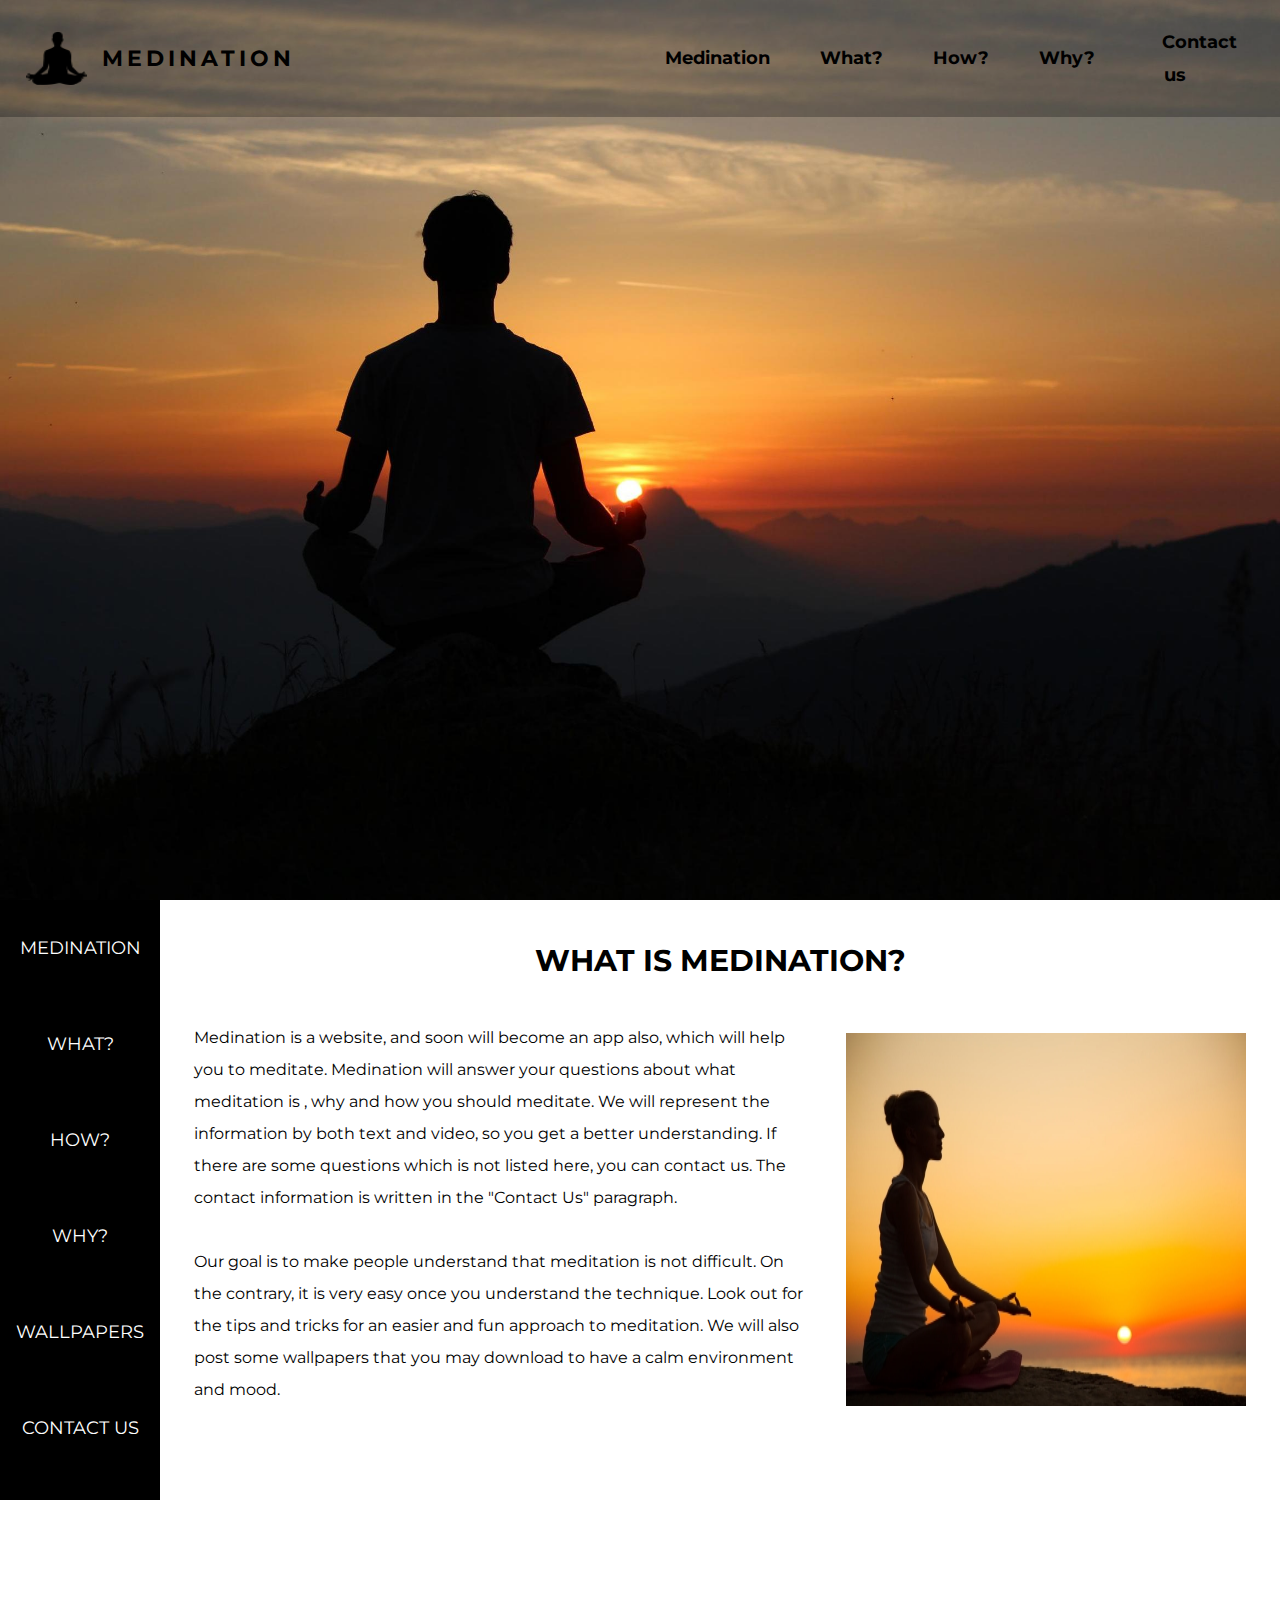
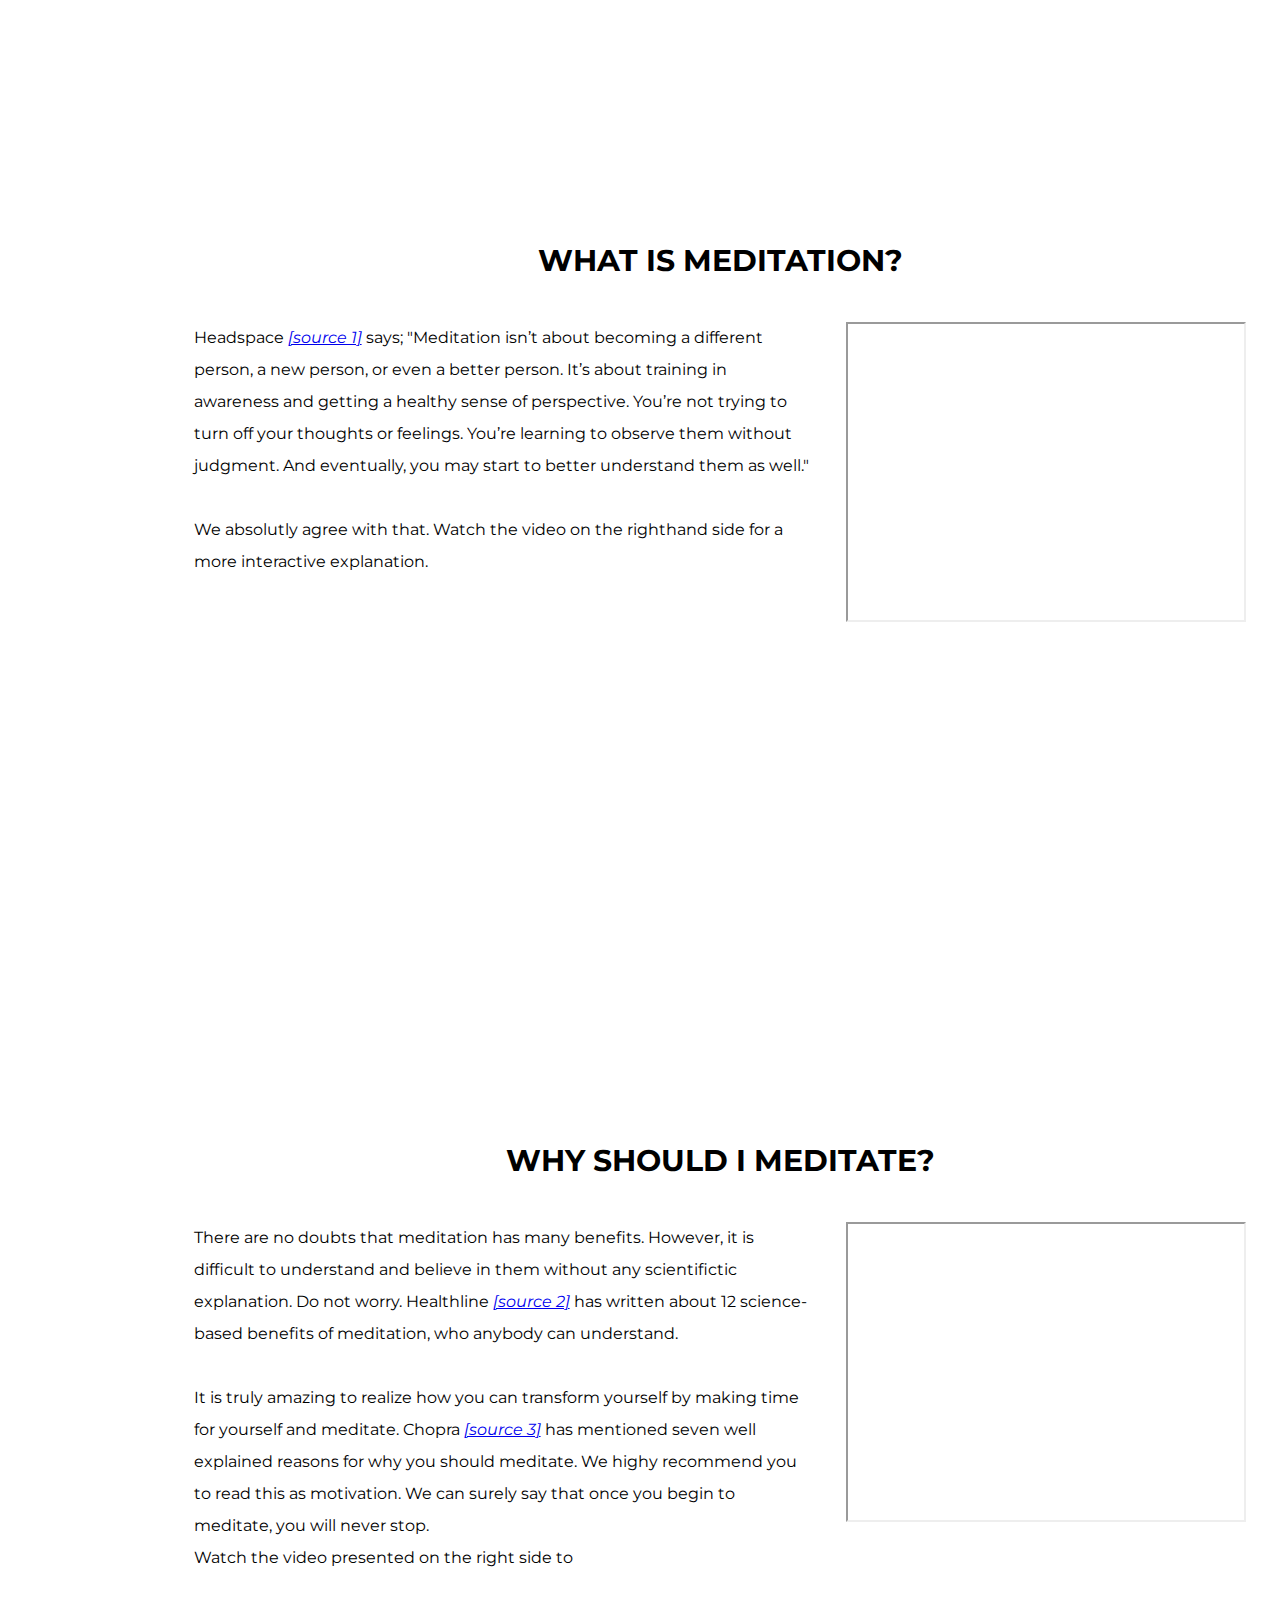
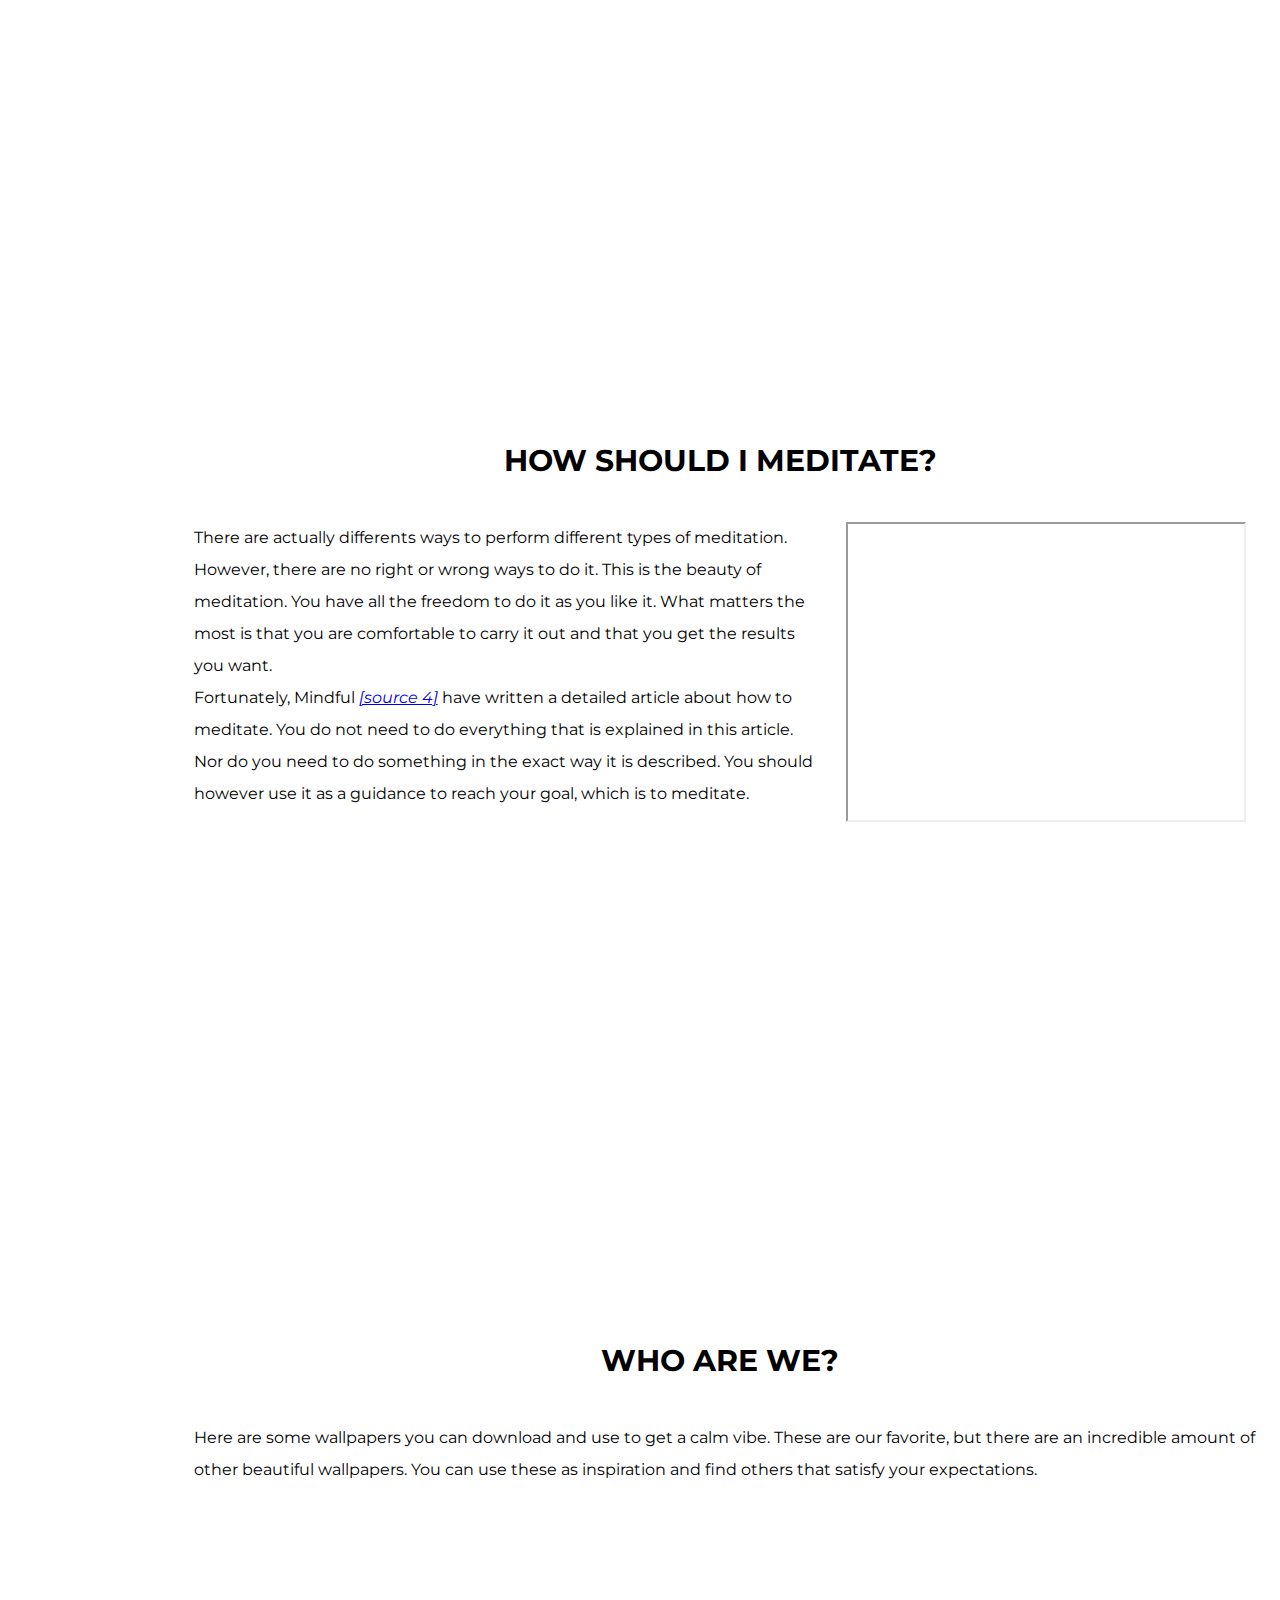
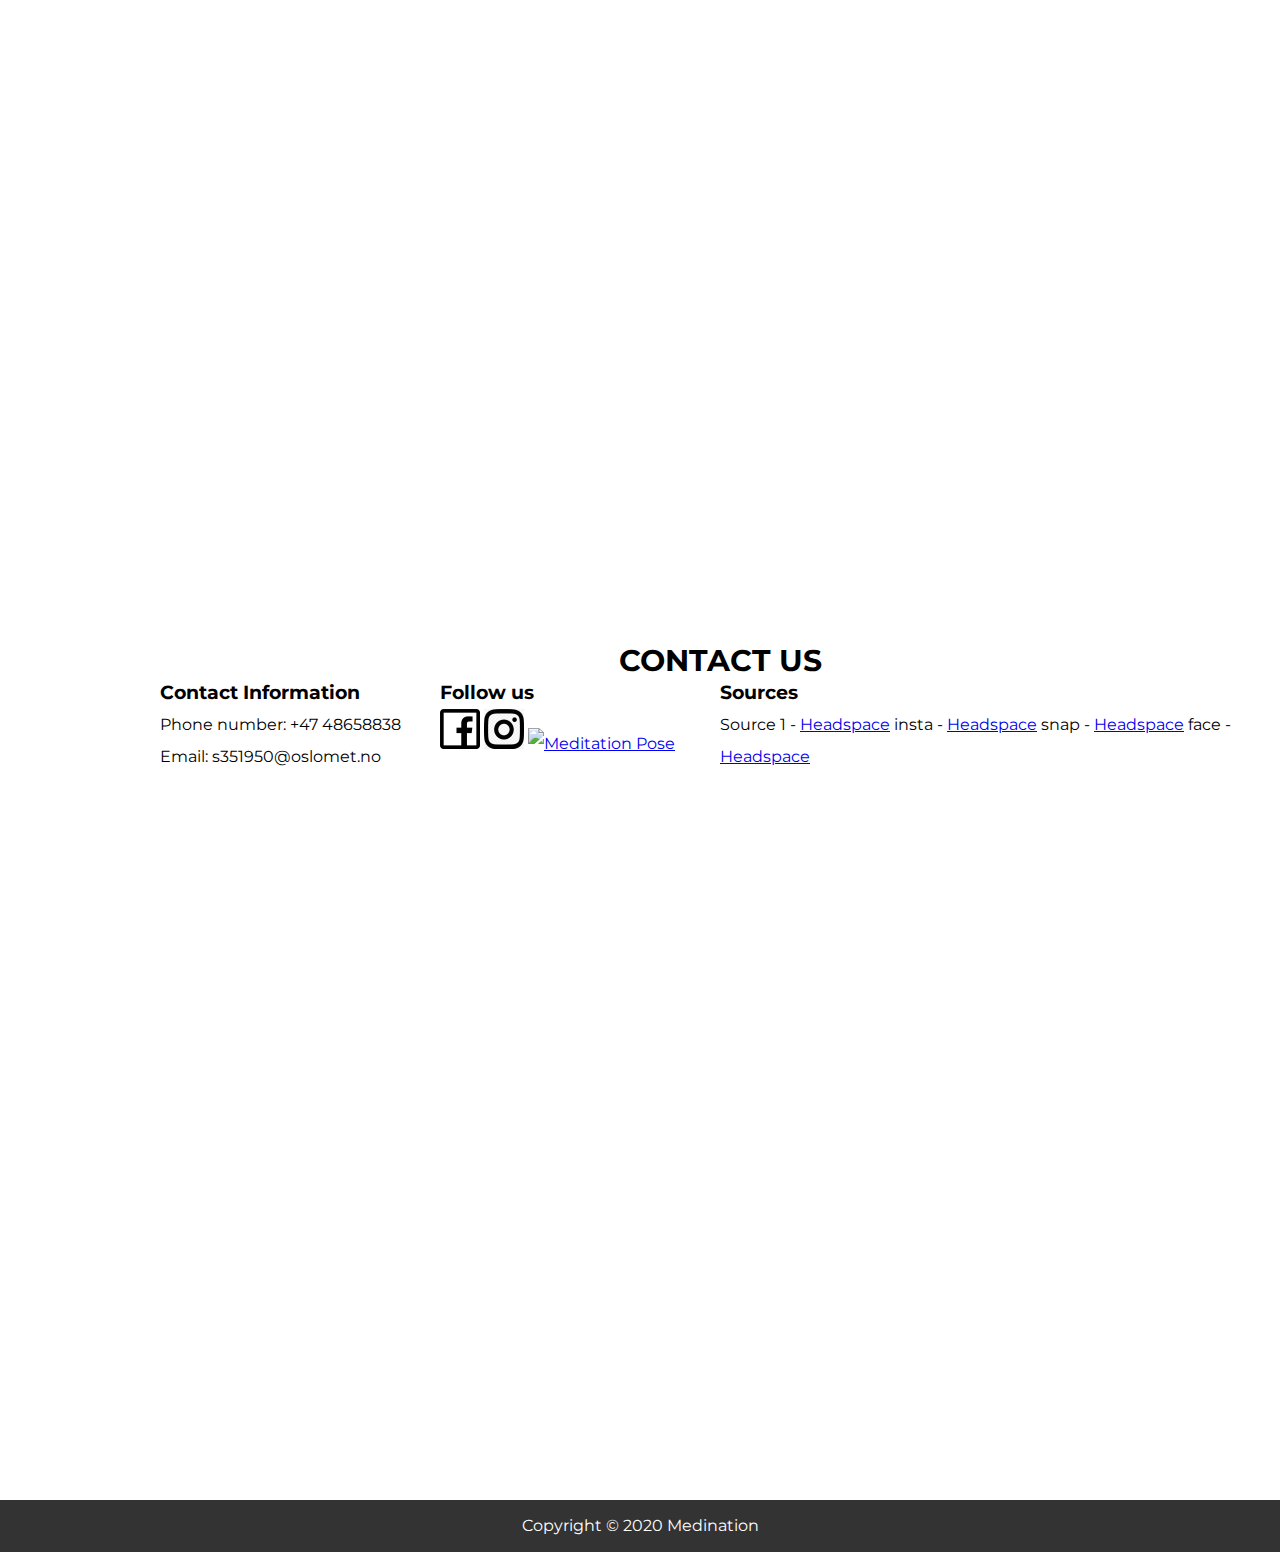
==== index.html @ 9d4f969c "new" ====
<!DOCTYPE html>
<html lang="en" dir="ltr">
  <head>
    <meta charset="utf-8">
<!--  <meta name="viewport" content="width=device-width, initial-scale" >
    <meta http-equiv="X-UA-Compatible" content="ie-edge"> -->
    <title> Medination </title>
    <meta name="author" content="Priti Singh">
    <meta name="description" content="Freaky Friday">
    <link rel="stylesheet" type="text/css" href="./style.css">
    <link href="https://fonts.googleapis.com/css2?family=Montserrat:wght@300;400&family=Raleway:wght@300;400&display=swap" rel="stylesheet">
    <link rel="icon" type="image/png" href="./images/favicon.png">
  </head>

  <body>

        <nav>
          <input id="nav-toggle" type="checkbox">

          <div class="logo">
          <img src="./images/logo1.png" alt="Medination Logo">
          <a href="#showcase"> Medination </a>
          </div>
    <!--      <div class="logo">
          <div class="logopic">
          <a href="#showcase"><img src="./images/logo1.png" alt="Medination Logo"></a>
          </div>
          <a href="#showcase" class="logotext"> Medination </a>
        </div> -->

    <!--      <a href="#showcase" class="logo2"> MN </a>-->

            <ul class="links">
              <li> <a href="#medination">Medination</a> </li>
              <li> <a href="#what">What?</a> </li>
              <li> <a href="#why">How?</a> </li>
              <li> <a href="#how">Why?</a> </li>
              <li> <a href="#contact">Contact us</a> </li>
            </ul>
            <label for="nav-toggle" class="icon-burger">
              <div class="line"></div>
              <div class="line"></div>
              <div class="line"></div>
            </label>
        </nav>


    <main>
        <section id="showcase" >

        </section>


<div class="container">
    <div class="side-nav">
  <!-- <ul class="side-links">
        <li> <a href="#what">What?</a> </li>
        <li> <a href="#why">How?</a> </li>
        <li> <a href="#how">Why?</a> </li>
        <li> <a href="#about">About us</a> </li>
      </ul>-->
      <a href="#medination">Medination</a>
      <a href="#what">What?</a>
      <a href="#why">How?</a>
      <a href="#how">Why?</a>
      <a href="#wallpaper">Wallpapers</a>
      <a href="#contact">Contact us</a>
    </div>


    <div class="content">
            <section id="medination" class="paragraph">
                <h1>What is Medination?</h1>
                   <div class ="paragraphtext">
                      <div class="text">
                            <p> Medination is a website, and soon will become an app also, which will help you to meditate.
                            Medination will answer your questions about what meditation is , why and how you should meditate.
                            We will represent the information by both text and video, so you get a better understanding.
                            If there are some questions which is not listed here, you can contact us. The contact information
                            is written in the "Contact Us" paragraph. </p>
                            <br>
                            <p> Our goal is to make people understand that meditation is not difficult. On the contrary, it
                            is very easy once you understand the technique. Look out for the tips and tricks for an easier
                            and fun approach to meditation. We will also post some wallpapers that you may download to have
                            a calm environment and mood.
                            </p>
                      </div>
                            <img src="./images/meditation.jpg" alt="Meditation Pose">
                    </div>
            </section>



            <section id="what" class="paragraph">
                <h1>What is meditation?</h1>
                   <div class ="paragraphtext">
                      <div class="text">
                          <p> Headspace <em> <a href="https://www.headspace.com/meditation-101/what-is-meditation">
                            [source 1]</a></em> says;
                            "Meditation isn’t about becoming a different person, a new person, or even a better
                            person. It’s about training in awareness and getting a healthy sense of perspective.
                            You’re not trying to turn off your thoughts or feelings. You’re learning to observe them
                            without judgment. And eventually, you may start to better understand them as well." </p>
                            <br>
                            <p> We absolutly agree with that. Watch the video on the righthand side for a more interactive
                            explanation.
                          </p>
                      </div>
                      <div class="video">
                        <iframe src="https://www.youtube.com/embed/tgbNymZ7vqY"></iframe>
                      </div>
                  </div>
            </section>



            <section id="why" class="paragraph">
                <h1>Why should I meditate?</h1>
                <div class ="paragraphtext">
                 <div class="text">
                     <p> There are no doubts that meditation has many benefits. However, it is difficult to understand and
                       believe in them without any scientifictic explanation. Do not worry. Healthline
                       <em> <a href="https://www.healthline.com/nutrition/12-benefits-of-meditation"> [source 2]</a></em>
                       has written about 12 science-based benefits of meditation, who anybody can understand. </p>
                       <br>
                       <p> It is truly amazing to realize how you can transform yourself by making time for yourself and
                         meditate. Chopra <em> <a href="https://chopra.com/articles/why-meditate"> [source 3]</a></em> has
                         mentioned seven well explained reasons for why you should meditate. We highy recommend you to read
                         this as motivation. We can surely say that once you begin to meditate, you will never stop. </p>
                        <p> Watch the video presented on the right side to
                         <br>
                 </div>
                 <div class="video">
                   <iframe src="https://www.youtube.com/watch?v=s7iC_YE2YKU&list=RDSapKgQPs7nU&index=3"></iframe>
                 </div>


               </div>


            </section>



            <section id="how" class="paragraph">
                <h1>How should I meditate?</h1>
                <div class ="paragraphtext">
                 <div class="text">
                     <p> There are actually differents ways to perform different types of meditation. However, there are
                       no right or wrong ways to do it. This is the beauty of meditation. You have all the freedom to
                       do it as you like it. What matters the most is that you are comfortable to carry it out and
                       that you get the results you want.
                    </p>
                    <p> Fortunately, Mindful <em> <a href="https://chopra.com/articles/why-meditate"> [source 4]</a></em>
                      have written a detailed article about how to meditate. You do not need to do everything that is
                      explained in this article. Nor do you need to do something in the exact way it is described.
                      You should however use it as a guidance to reach your goal, which is to meditate.
                 </div>
                 <div class="video">
                   <iframe src="https://www.youtube.com/watch?v=wirV265ZYSw"></iframe>
                 </div>
               </div>
            </section>



            <section id="about" class="paragraph">
                <h1>Who are we?</h1>
       <div class ="paragraphtext">
          <div class="text">
              <p> Here are some wallpapers you can download and use to get a calm vibe. These are our favorite,
                  but there are an incredible amount of other beautiful wallpapers. You can use these
                  as inspiration and find others that satisfy your expectations.
              </p>
          </div>
          <div class="images ">


          </div>
          </div>
        </section>

          <section id="contact" class="paragraph">
              <h1>Contact us</h1>
     <div class ="paragraphtext">
        <div class="firstbox">
            <h3>Contact Information</h3>
            <p> Phone number: +47 48658838
                Email: s351950@oslomet.no
            </p>
        </div>
        <div class="secondbox">
            <h3>Follow us</h3>
            <a href="https://www.facebook.com/profile.php?id=100010446433008"><img src="./images/facebook.png" alt="Meditation Pose"></a>
            <a href="https://www.instagram.com/priitiisingh/"><img src="./images/instagram.jpg" alt="Meditation Pose"></a>
            <a href="https://l.facebook.com/l.php?u=https%3A%2F%2Fwww.snapchat.com%2Fadd%2Fpriti528%3Ffbclid%3DIwAR35gfMFgSynZg6_MGxlMmTXUFXuG414biHts8MWRQibTM97e1IX6-BCC1w&h=AT3NlMhV_rgWV1WAI_lbBh6EtmWyCg2OcXNKS2hrpemBw5ZR3CW7j71qg7FO0oX75gIGK3mJI0Qxe-fuIV31wYk15ir62l4bHKxLOqRmteLA_CyRhg37M5gIHyhRN6bNjOfSdg"><img src="./images/snaaap.png" alt="Meditation Pose"></a>
        </div>

        <div class="thirdbox">
            <h3>Sources</h3>
            Source 1 - <a href="https://image.shutterstock.com/image-vector/vector-illustration-sign-man-woman-600w-374675644.jpg">Headspace</a>
            insta - <a href="https://img.favpng.com/11/18/23/instagram-logo-computer-icons-png-favpng-3q0ij4EWL99aZ8Y7xH6RzvniV.jpg">Headspace</a>
            snap - <a href="https://icon-library.net/images/snapchat-logo-icon/snapchat-logo-icon-14.jpg">Headspace</a>
            face - <a href="https://toppng.com/facebook-logo-transparent-black-and-white-PNG-free-PNG-Images_80004">Headspace</a>


        </div>

        </div>
      </section>
      </div>
    </div>
    </main>

    <footer>
          <p> Copyright © 2020 Medination </p>
    </footer>

  </body>
</html>
---- style.css ----
* {
  margin:0;
  padding: 0;
  box-sizing: border-box;
}

html{
  scroll-behavior: smooth;
}

/*BODY*/
body {
  font-family: 'Montserrat', sans-serif;
  font-size: 16px;
  line-height: 2em;
  background: #fff;
}

nav{
  width: 100%;
  background: #0004;
  display: inline-flex;
  position: absolute;
  padding: 2% 2%;
  /*z-index: 10;
  left: 0;
  right: 0;
  top: 0;*/
  max-height: 20%;
}

nav .logo2{
  display: none;
}

nav .logo img {
  /*display: inline;*/
  width: 10%;
  height: 80%;

}

nav .logo {
  /*display: inline;
    width: 30%;*/
  display: inline-flex;
  flex: 1;
  /*height: 60px;*/
  color: black;
  font-size: 20px;
  font-weight: bold;
  letter-spacing: 4px;
  text-transform: uppercase;
  text-align: center;
  align-items: center; /*vertical alignment*/
  /*padding: 0 5%;
  max-height: 60px;
  align-items: center;
  padding-bottom: -2%;*/
}

nav .logo a {
  font-size: 22px;
  padding: 5px;
}

nav .links {
  /*background-color: purple;*/
  display: inline-flex;
  float: right;
  flex: 1;
  /*padding: 0;
  margin: 0;*/
  /*height: 100%;*/
  text-align: center;
  align-items: center; /*vertical alignment*/
}

nav .links li {
/*  background-color: pink;*/
  display: inline-block;
  list-style: none;
  /*padding: 3% 5%;*/
}

nav a{
  /*background-color: blue;*/
  color: black;
  font-size: 18px;
  /*line-height: 3em;*/
  font-weight: bold;
  transition: all ease 0.5s;
  text-decoration: none;
  padding: 15px;
  margin: 10px;
  /*  transition-timing-function: ease;*/
  /*padding: 0 2%;*/
  }

/*a {
  /*line-height: 3em;
  /*background-color: green;
  text-decoration: none;
  transition: all ease 0.5s;
  /*transition-timing-function: ease-in-out;
  /*padding: 2.5% 5%;
  padding: 20px;
}*/

nav a:visited {
  color: black;
}

nav a:hover{
	text-decoration: underline;
  background-color: #cc5200;
}

#nav-toggle {
  position: absolute;
  top: -100px;
}

nav .icon-burger {
  display: none;
  position: absolute;
  right: 5%;
  top: 50%;
  transform: translateY(-50%);
}

nav .icon-burger .line {
  width: 30px;
  height: 5px;
  background-color: #fff;
  margin: 5px;
  border-radius: 3px;
  transition: all 3s ease-in-out;
}

#showcase {
  /*display: flex;
  margin: auto;
  padding-top: 10px;*/
  width: 100%;
  height: 100vh;
  overflow: hidden;
  background-image: url('./images/front5.jpg');
  background-size: cover;
  background-repeat: no-repeat;
  background-position: center center;
  background-attachment: fixed;
  /*justify-content: center; /*horizontal alignment*/
  /*align-items: center; /*vertical alignment*/
}

.container{
display: flex;
}

.side-nav {
position: sticky;
display: flex;
flex-direction: column;
flex: 1;
height: 600px;
z-index: 1;
top: 0;
right: 0;
background-color: #000;
overflow-x: hidden;
text-align: center;
justify-content: space-around;
padding-bottom: 2%;

}

.side-nav a {
position: sticky;
color: #fff;
text-decoration: none;
font-size: 18px;
text-transform: uppercase;
transition: all ease 0.5s;
list-style: none;
padding: 20% 0;
}

.side-nav a:hover{
text-decoration: underline;
background-color: #cc5200
}

.content {
display: block;
flex: 7;
}

.paragraph{
height: 100vh;
display: block;
}

#medination img {
  flex: 0.5;
  padding: 5% 3% 3% 3%;
}

h1 {
text-transform: uppercase;
text-align: center;
font-size: 30px;
margin: 0;
padding-top: 4%;
}

.paragraphtext{
  display: flex;
}

.text{
  flex: 2;
  padding: 4% 0 3% 3%;
}

.video{
  flex: 1;
  padding: 4% 3% 3% 3%;
}

.video iframe{
 width:400px;
 height:300px;
}

em {
  font-style: italic;


}

/*#what{
background-color: green;
}
#why{
background-color: pink;
}
#how{
background-color: blue;
}
#about{
background-color: purple;
}
#contact{
background-color: turquoise;
}*/

.firstbox{
  flex: 1;
}

.secondbox{
  flex: 1;
}

.thirdbox{
  flex: 2;
}

footer {
  background: #333;
  color: #fff;
  text-align: center;
  padding: 10px;
}


/*MOBIL DESIGN*/
@media screen and (max-width: 600px){

  nav .logo2{
    display:none;
  }
  nav .logo1 {
      float: none;
      width: auto;
      justify-content: center;
        font-size: 14px;

  }
  nav .links {
      float: right;
      position: fixed;
      z-index: 9;
      left: 0;
      right: 0;
      top: 10%;
      bottom: 100%;
      width: auto;
      height: auto;
      flex-direction: column;
      justify content: space evenly;
      background-color: rgba(0,0,0,8);
      opacity: 0.75;
      overflow: hidden;
      transition: all .5s ease-in-out;

  }
  nav .links a {
      font-size: 20px;
      }

  nav :checked ~ .links {
     bottom: 0;
  }

  nav .icon-burger {
      display: block;
  }

  nav :checked ~ .icon-burger .line:nth-child(1){
      transform: translateY(10px) rotate(225deg);
  }

  nav :checked ~ .icon-burger .line:nth-child(3){
    transform: translateY(-10px) rotate(-225deg);
  }

  nav :checked ~ .icon-burger .line:nth-child(2){
      opacity: 0;
  }

  #showcase {
    display: flex;
    margin: auto;
    padding-top: 10px;
    width: 100%;
    height: 100vh;
    background-image: url('../images/ethiopia-cover.jpg');
    background-size: cover;
    background-repeat: no-repeat;
    background-position: center center;
    background-attachment: fixed;
    justify-content: center; /*horizontal alignment*/
    align-items: center; /*vertical alignment*/
  }

  .logopic img {
    display: flex;
    width: 50%;
    height: 50%;
    margin-left: 25%;
    align-self: center;
    align-items: center; /*vertical alignment*/
    align-content: center;
    }

  .paragraph {
    display: block;
    align-content: center;
  }

  .left-box {
      padding-top: 80px;
      width: 20%;
      float: inherit;

  }
  .right-box {
      margin-left: 5%;
      width: 80%;
      float: inherit;
  }

  .website-images img {
      display: inline-flex;
      width: 45%;
      height: 45%;
      padding-top: 5%;
  }

  .us{
  display: flex;
    width: 95%;
    text-align: center;
  }

  .manroop{
    width: 45%;
  }

  .manjpg {
    border: 5px solid orange ;
  }

  .priti{
    width: 45%;
  }

  .prijpg{
    border: 5px solid orange ;
  }






@media screen and (max-width: 460px){

nav .logo1{
  display:none;
}

nav .logo2 {

  color: #fff;
  font-size: 25px;
  font-weight: bold;
  display: flex;
  float: left;
  width: 50%;
  height: 60px;
  max-height: 60px;
  letter-spacing: 2px;
  text-transform: uppercase;
  word-spacing: 2px;
  margin-left: 40%
  }

.left-box {
    padding-top: 80px;
    max-width: 10%;
    float: inherit;

}
.right-box {
    margin-left: 5%;
    max-width: 90%;
    float: inherit;
}

.website-images img {
    display: inline-flex;
    width: 25%;
    height: 25%;
    padding-top: 5%;
}

.us{
/*  background-color: purple;*/
  display: inline-flex;
  width: 80%;
  text-align: center;
}

.manroop{
  width: 20%;
  /*background-color: red;*/
}

.manjpg {
  border: 5px solid orange ;
}

.manroop a{
  letter-spacing: 5px;
}

.priti{
  width: 20%;
  /*background-color: blue;*/
}

.prijpg{
  border: 5px solid orange ;
}
.priti a{
  letter-spacing: 5px;
}
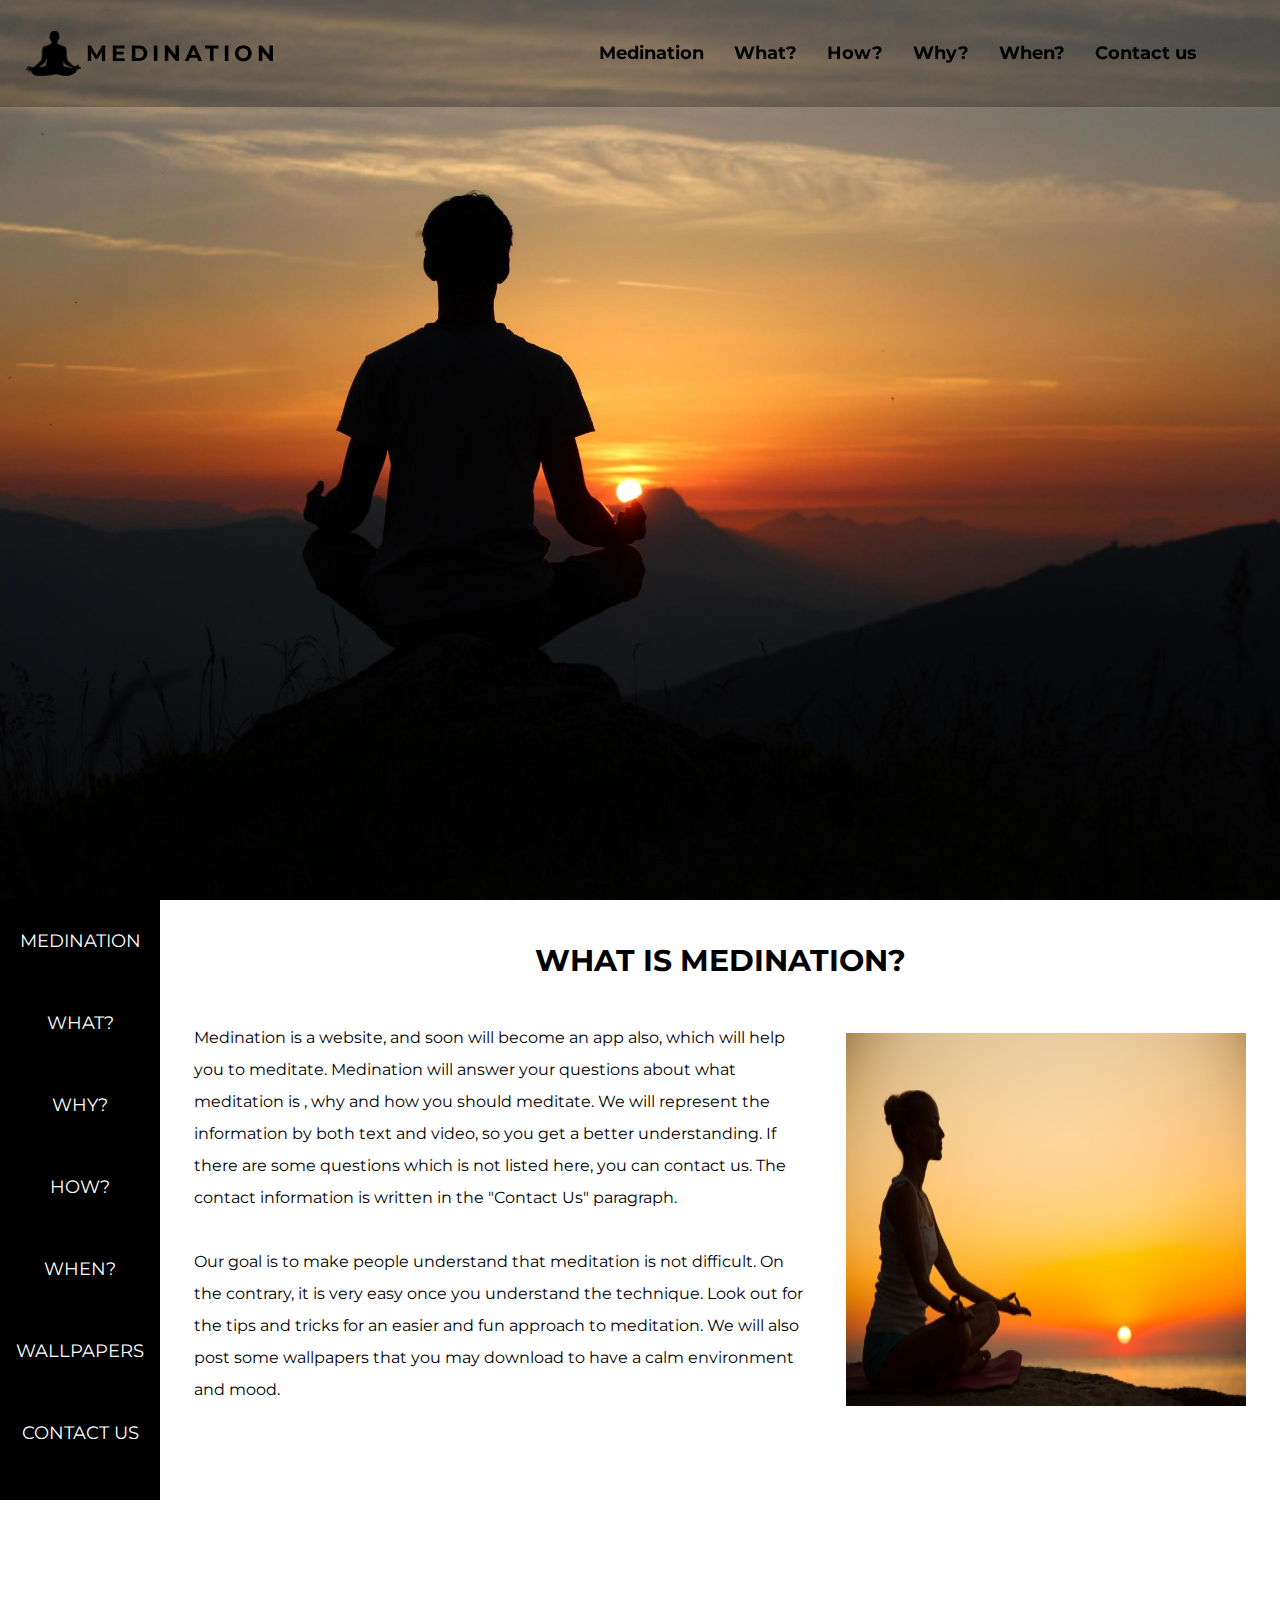
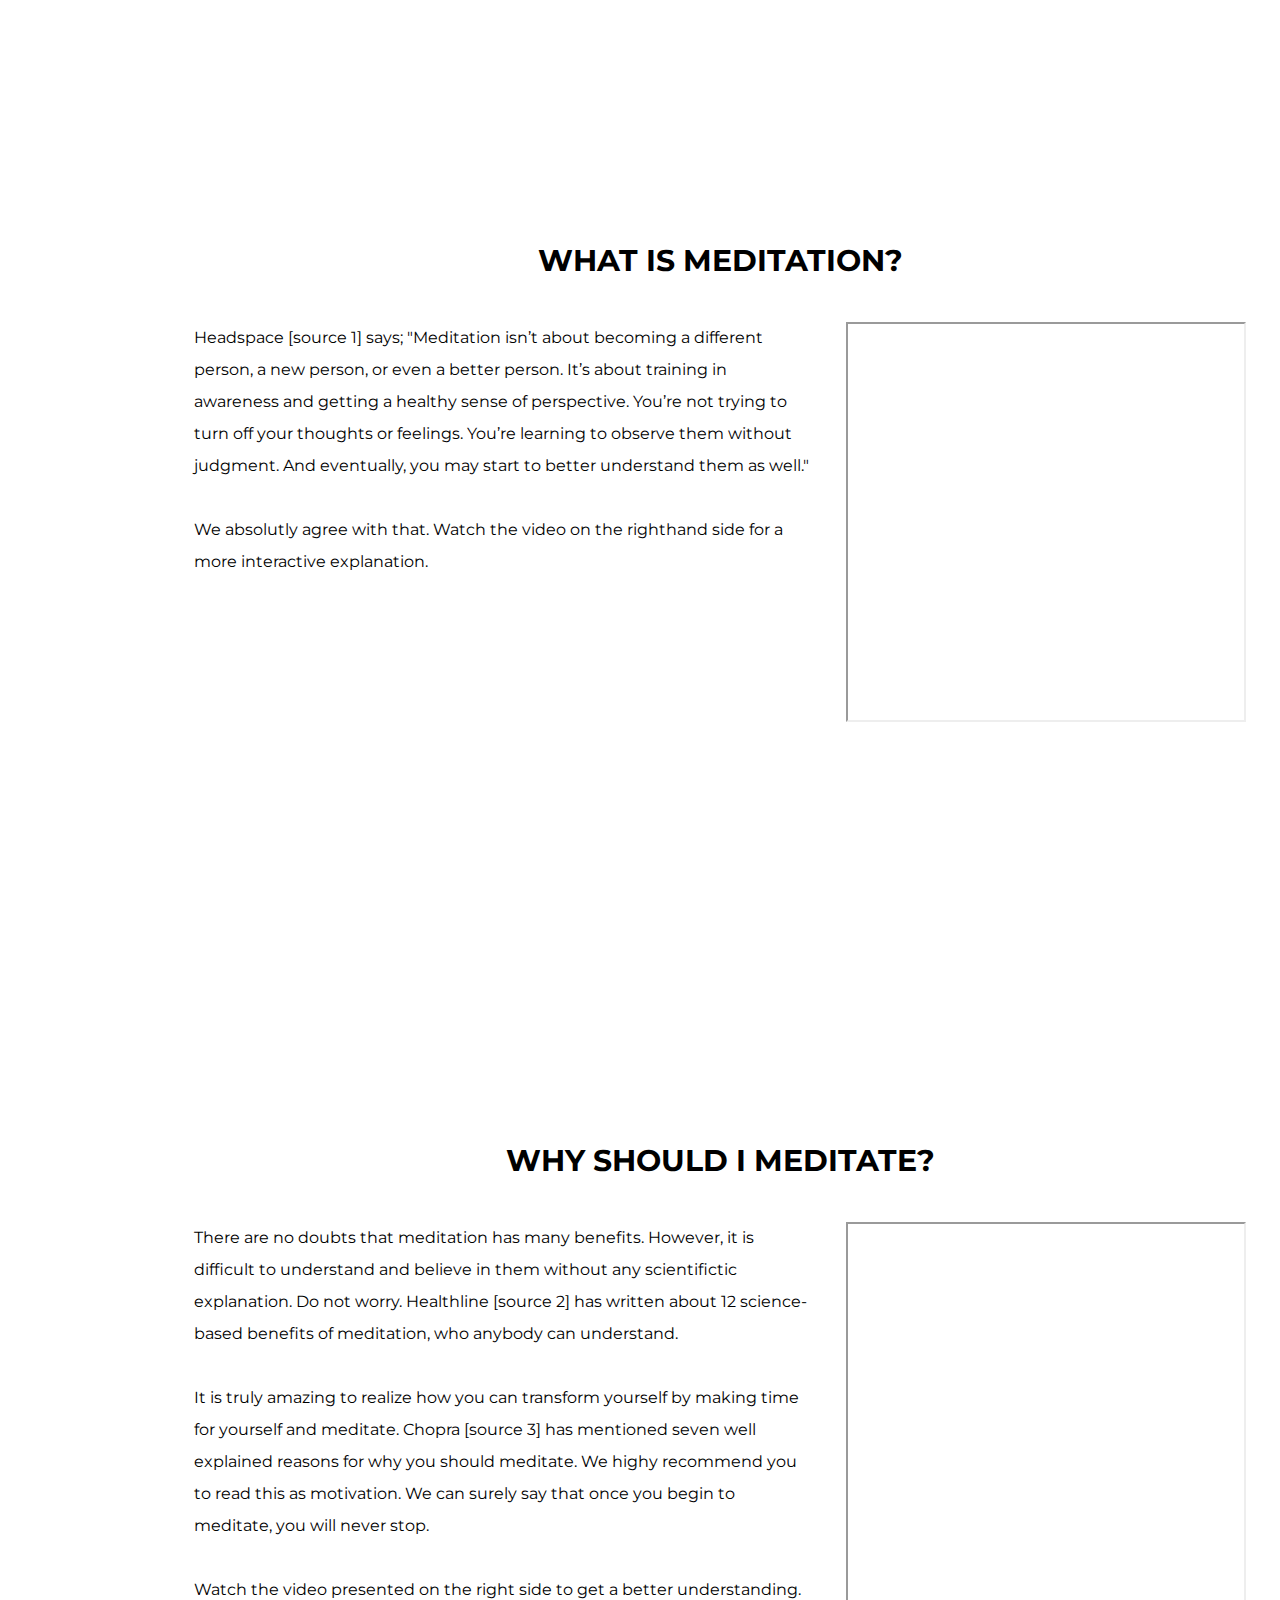
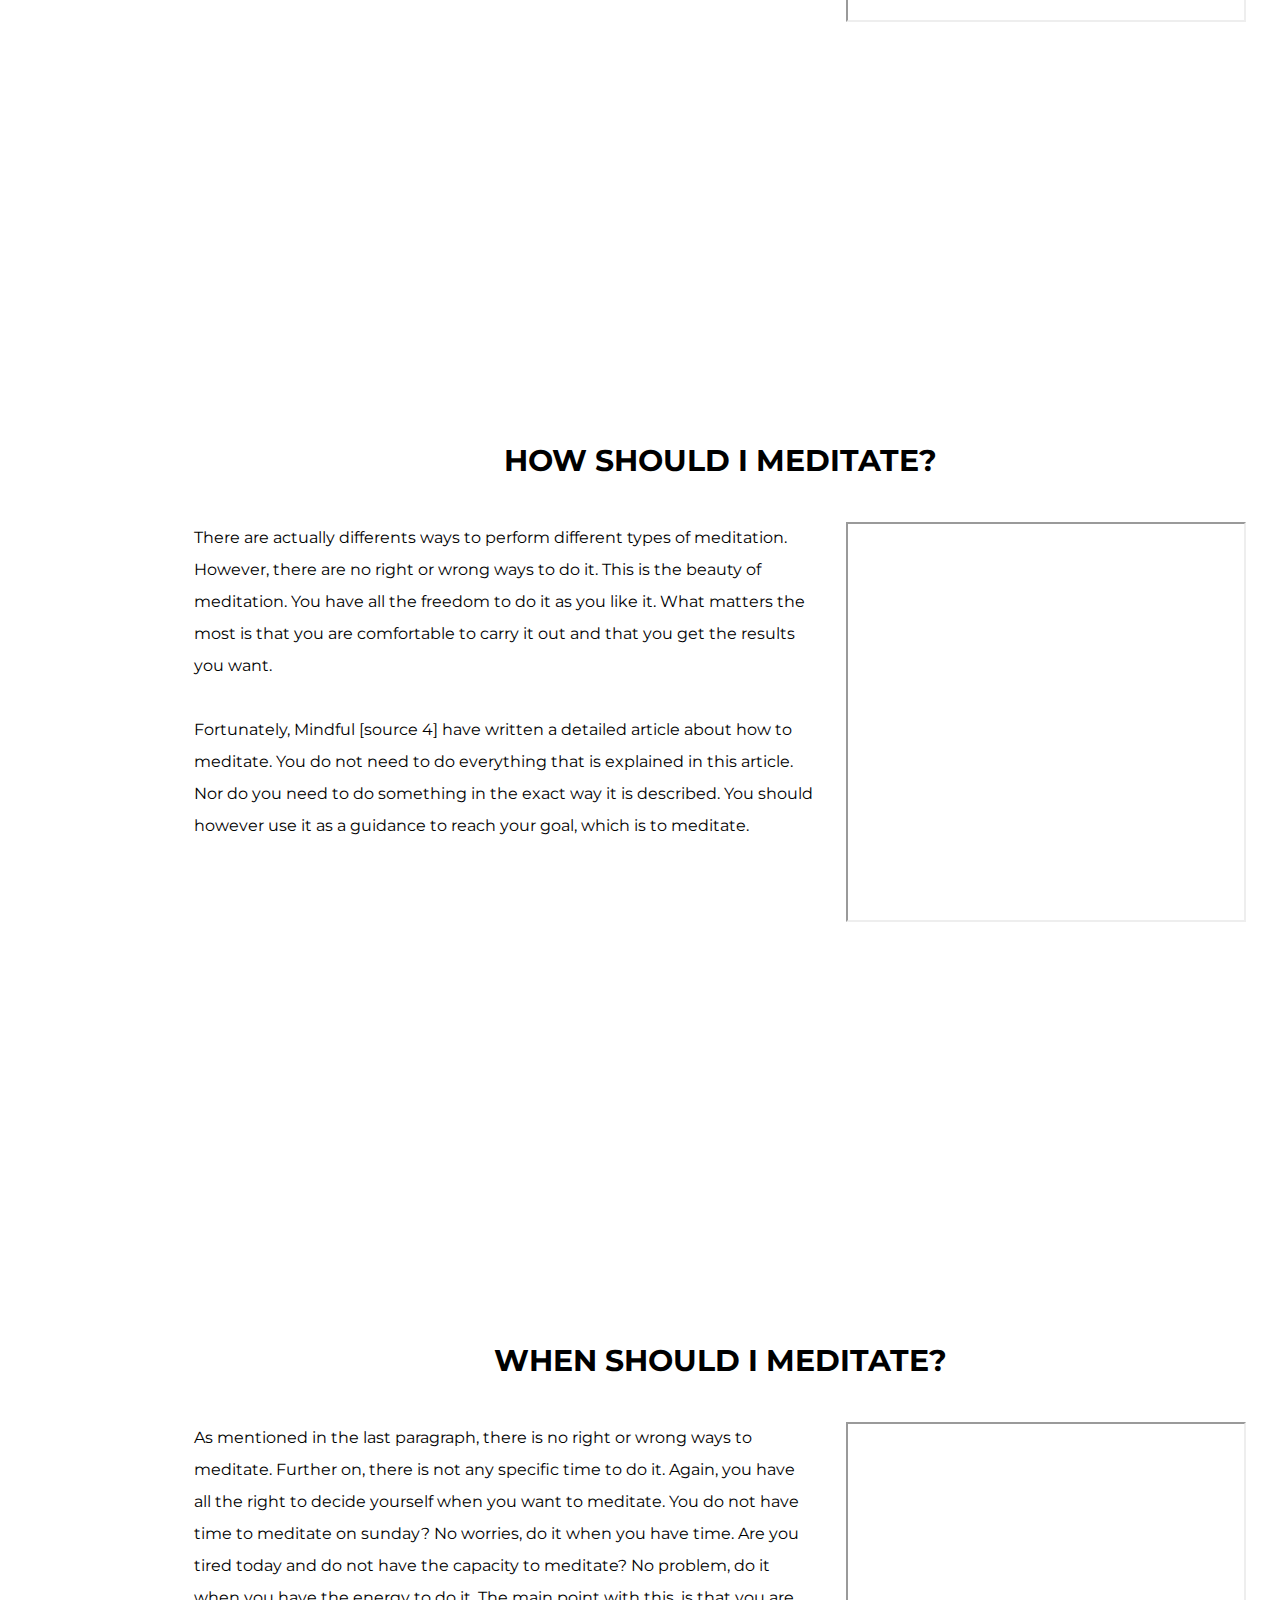
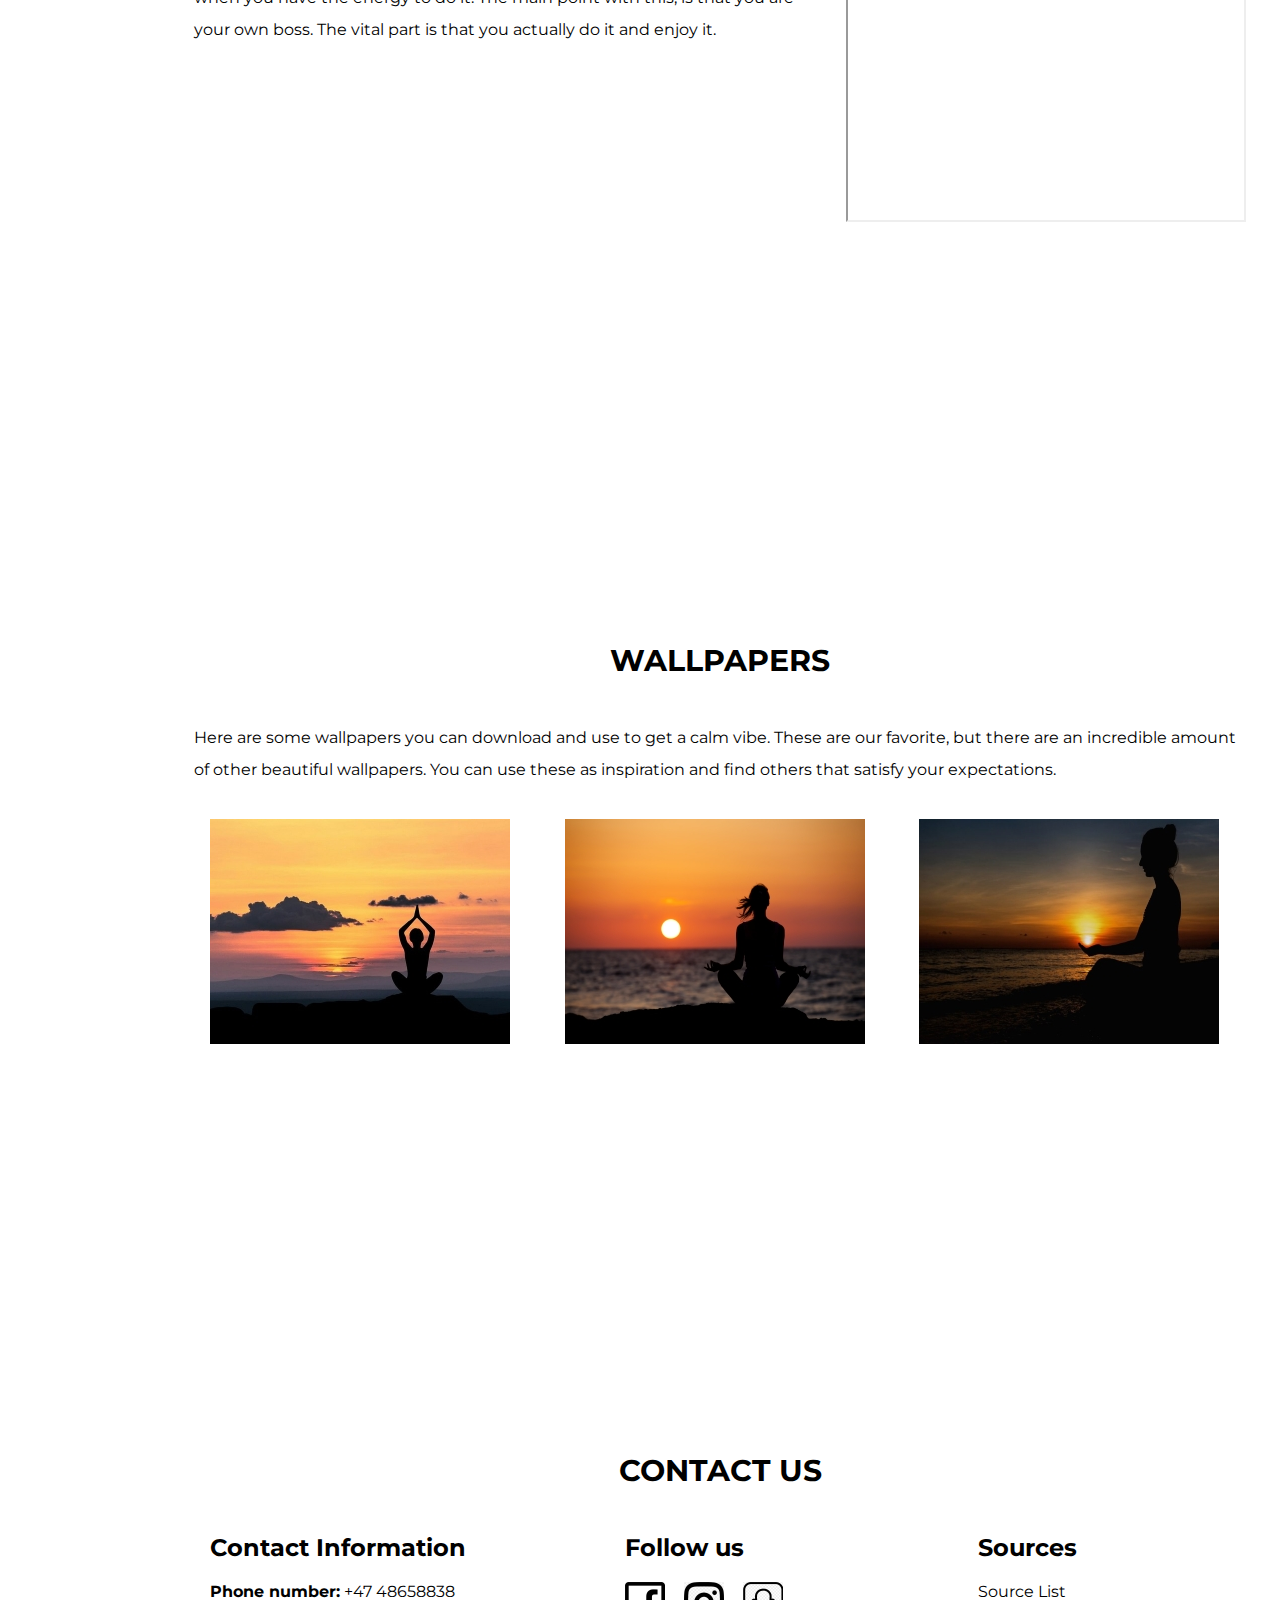
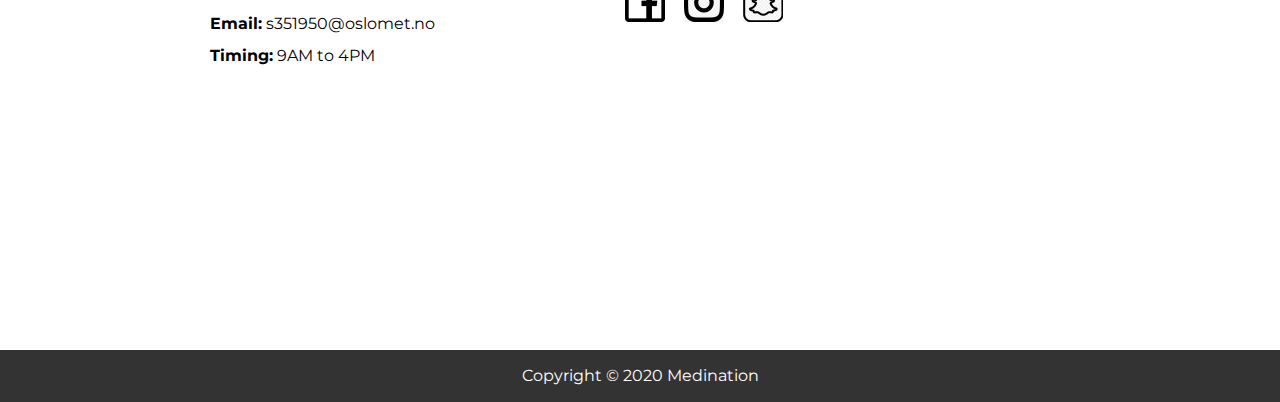
==== commit 8dd04713: "final" ====
--- a/index.html
+++ b/index.html
@@ -2,8 +2,7 @@
 <html lang="en" dir="ltr">
   <head>
     <meta charset="utf-8">
-<!--  <meta name="viewport" content="width=device-width, initial-scale" >
-    <meta http-equiv="X-UA-Compatible" content="ie-edge"> -->
+    <meta name="viewport" content="width=device-width, initial-scale=1.0">
     <title> Medination </title>
     <meta name="author" content="Priti Singh">
     <meta name="description" content="Freaky Friday">
@@ -18,23 +17,16 @@
           <input id="nav-toggle" type="checkbox">
 
           <div class="logo">
-          <img src="./images/logo1.png" alt="Medination Logo">
+          <img src="./images/logo.png" alt="Medination Logo">
           <a href="#showcase"> Medination </a>
           </div>
-    <!--      <div class="logo">
-          <div class="logopic">
-          <a href="#showcase"><img src="./images/logo1.png" alt="Medination Logo"></a>
-          </div>
-          <a href="#showcase" class="logotext"> Medination </a>
-        </div> -->
-
-    <!--      <a href="#showcase" class="logo2"> MN </a>-->
 
             <ul class="links">
               <li> <a href="#medination">Medination</a> </li>
               <li> <a href="#what">What?</a> </li>
               <li> <a href="#why">How?</a> </li>
               <li> <a href="#how">Why?</a> </li>
+              <li> <a href="#when">When?</a> </li>
               <li> <a href="#contact">Contact us</a> </li>
             </ul>
             <label for="nav-toggle" class="icon-burger">
@@ -53,17 +45,12 @@
 
 <div class="container">
     <div class="side-nav">
-  <!-- <ul class="side-links">
-        <li> <a href="#what">What?</a> </li>
-        <li> <a href="#why">How?</a> </li>
-        <li> <a href="#how">Why?</a> </li>
-        <li> <a href="#about">About us</a> </li>
-      </ul>-->
       <a href="#medination">Medination</a>
       <a href="#what">What?</a>
-      <a href="#why">How?</a>
-      <a href="#how">Why?</a>
-      <a href="#wallpaper">Wallpapers</a>
+      <a href="#why">Why?</a>
+      <a href="#how">How?</a>
+      <a href="#when">When?</a>
+      <a href="#wallpapers">Wallpapers</a>
       <a href="#contact">Contact us</a>
     </div>
 
@@ -107,7 +94,7 @@
                           </p>
                       </div>
                       <div class="video">
-                        <iframe src="https://www.youtube.com/embed/tgbNymZ7vqY"></iframe>
+                            <iframe src="https://www.youtube.com/embed/uGwNxi2uQ2Y"></iframe>
                       </div>
                   </div>
             </section>
@@ -127,17 +114,13 @@
                          meditate. Chopra <em> <a href="https://chopra.com/articles/why-meditate"> [source 3]</a></em> has
                          mentioned seven well explained reasons for why you should meditate. We highy recommend you to read
                          this as motivation. We can surely say that once you begin to meditate, you will never stop. </p>
-                        <p> Watch the video presented on the right side to
                          <br>
-                 </div>
-                 <div class="video">
-                   <iframe src="https://www.youtube.com/watch?v=s7iC_YE2YKU&list=RDSapKgQPs7nU&index=3"></iframe>
-                 </div>
-
-
-               </div>
-
-
+                        <p> Watch the video presented on the right side to get a better understanding.
+                   </div>
+                   <div class="video">
+                          <iframe src="https://www.youtube.com/embed/0Aqz_MrHw1w"></iframe>
+                   </div>
+                 </div>
             </section>
 
 
@@ -151,59 +134,73 @@
                        do it as you like it. What matters the most is that you are comfortable to carry it out and
                        that you get the results you want.
                     </p>
+                    <br>
                     <p> Fortunately, Mindful <em> <a href="https://chopra.com/articles/why-meditate"> [source 4]</a></em>
                       have written a detailed article about how to meditate. You do not need to do everything that is
                       explained in this article. Nor do you need to do something in the exact way it is described.
                       You should however use it as a guidance to reach your goal, which is to meditate.
                  </div>
                  <div class="video">
-                   <iframe src="https://www.youtube.com/watch?v=wirV265ZYSw"></iframe>
+                   <iframe src="https://www.youtube.com/embed/wirV265ZYSw"></iframe>
                  </div>
                </div>
             </section>
 
-
-
-            <section id="about" class="paragraph">
-                <h1>Who are we?</h1>
+            <section id="when" class="paragraph">
+                <h1>When should I meditate?</h1>
+                <div class ="paragraphtext">
+                 <div class="text">
+                     <p> As mentioned in the last paragraph, there is no right or wrong ways to meditate. Further on, there
+                       is not any specific time to do it. Again, you have all the right to decide yourself when you want
+                       to meditate. You do not have time to meditate on sunday? No worries, do it when you have time.
+                       Are you tired today and do not have the capacity to meditate? No problem, do it when you have the
+                       energy to do it. The main point with this, is that you are your own boss. The vital part is that you
+                       actually do it and enjoy it.
+                    </p>
+                 </div>
+                 <div class="video">
+                   <iframe src="https://www.youtube.com/embed/B67RF0edbqw"></iframe>
+                 </div>
+               </div>
+            </section>
+
+            <section id="wallpapers" class="paragraph">
+                <h1>Wallpapers</h1>
        <div class ="paragraphtext">
-          <div class="text">
               <p> Here are some wallpapers you can download and use to get a calm vibe. These are our favorite,
                   but there are an incredible amount of other beautiful wallpapers. You can use these
                   as inspiration and find others that satisfy your expectations.
               </p>
           </div>
-          <div class="images ">
-
-
-          </div>
-          </div>
+
+            <img src="./images/wallpaper1.jpg" alt="Meditation Pose">
+            <img src="./images/wallpaper2.jpg" alt="Meditation Pose">
+            <img src="./images/wallpaper3.jpg" alt="Meditation Pose">
+
         </section>
 
           <section id="contact" class="paragraph">
               <h1>Contact us</h1>
      <div class ="paragraphtext">
         <div class="firstbox">
-            <h3>Contact Information</h3>
-            <p> Phone number: +47 48658838
-                Email: s351950@oslomet.no
+            <h2>Contact Information</h2>
+            <p><strong>Phone number:</strong> +47 48658838
+              <br>
+              <strong>Email:</strong> s351950@oslomet.no
+              <br>
+              <strong>Timing:</strong> 9AM to 4PM
             </p>
         </div>
         <div class="secondbox">
-            <h3>Follow us</h3>
+            <h2>Follow us</h2>
             <a href="https://www.facebook.com/profile.php?id=100010446433008"><img src="./images/facebook.png" alt="Meditation Pose"></a>
             <a href="https://www.instagram.com/priitiisingh/"><img src="./images/instagram.jpg" alt="Meditation Pose"></a>
-            <a href="https://l.facebook.com/l.php?u=https%3A%2F%2Fwww.snapchat.com%2Fadd%2Fpriti528%3Ffbclid%3DIwAR35gfMFgSynZg6_MGxlMmTXUFXuG414biHts8MWRQibTM97e1IX6-BCC1w&h=AT3NlMhV_rgWV1WAI_lbBh6EtmWyCg2OcXNKS2hrpemBw5ZR3CW7j71qg7FO0oX75gIGK3mJI0Qxe-fuIV31wYk15ir62l4bHKxLOqRmteLA_CyRhg37M5gIHyhRN6bNjOfSdg"><img src="./images/snaaap.png" alt="Meditation Pose"></a>
+            <a href="https://l.facebook.com/l.php?u=https%3A%2F%2Fwww.snapchat.com%2Fadd%2Fpriti528%3Ffbclid%3DIwAR35gfMFgSynZg6_MGxlMmTXUFXuG414biHts8MWRQibTM97e1IX6-BCC1w&h=AT3NlMhV_rgWV1WAI_lbBh6EtmWyCg2OcXNKS2hrpemBw5ZR3CW7j71qg7FO0oX75gIGK3mJI0Qxe-fuIV31wYk15ir62l4bHKxLOqRmteLA_CyRhg37M5gIHyhRN6bNjOfSdg"><img src="./images/snapchat.png" alt="Meditation Pose"></a>
         </div>
 
         <div class="thirdbox">
-            <h3>Sources</h3>
-            Source 1 - <a href="https://image.shutterstock.com/image-vector/vector-illustration-sign-man-woman-600w-374675644.jpg">Headspace</a>
-            insta - <a href="https://img.favpng.com/11/18/23/instagram-logo-computer-icons-png-favpng-3q0ij4EWL99aZ8Y7xH6RzvniV.jpg">Headspace</a>
-            snap - <a href="https://icon-library.net/images/snapchat-logo-icon/snapchat-logo-icon-14.jpg">Headspace</a>
-            face - <a href="https://toppng.com/facebook-logo-transparent-black-and-white-PNG-free-PNG-Images_80004">Headspace</a>
-
-
+            <h2>Sources</h2>
+          <p><a href="sources.html" target="_blank"> Source List </a></p>
         </div>
 
         </div>
--- a/style.css
+++ b/style.css
@@ -13,7 +13,7 @@
   font-family: 'Montserrat', sans-serif;
   font-size: 16px;
   line-height: 2em;
-  background: #fff;
+  overflow-x: hidden;
 }
 
 nav{
@@ -22,10 +22,10 @@
   display: inline-flex;
   position: absolute;
   padding: 2% 2%;
-  /*z-index: 10;
+  z-index: 10;
   left: 0;
   right: 0;
-  top: 0;*/
+  top: 0;
   max-height: 20%;
 }
 
@@ -34,29 +34,20 @@
 }
 
 nav .logo img {
-  /*display: inline;*/
   width: 10%;
   height: 80%;
-
 }
 
 nav .logo {
-  /*display: inline;
-    width: 30%;*/
   display: inline-flex;
-  flex: 1;
-  /*height: 60px;*/
+  flex: 0.5;
   color: black;
   font-size: 20px;
   font-weight: bold;
   letter-spacing: 4px;
   text-transform: uppercase;
   text-align: center;
-  align-items: center; /*vertical alignment*/
-  /*padding: 0 5%;
-  max-height: 60px;
   align-items: center;
-  padding-bottom: -2%;*/
 }
 
 nav .logo a {
@@ -65,47 +56,27 @@
 }
 
 nav .links {
-  /*background-color: purple;*/
   display: inline-flex;
   float: right;
-  flex: 1;
-  /*padding: 0;
-  margin: 0;*/
-  /*height: 100%;*/
+  flex: 0.6;
   text-align: center;
-  align-items: center; /*vertical alignment*/
+  align-items: center;
 }
 
 nav .links li {
-/*  background-color: pink;*/
   display: inline-block;
   list-style: none;
-  /*padding: 3% 5%;*/
 }
 
 nav a{
-  /*background-color: blue;*/
   color: black;
   font-size: 18px;
-  /*line-height: 3em;*/
   font-weight: bold;
   transition: all ease 0.5s;
   text-decoration: none;
   padding: 15px;
-  margin: 10px;
-  /*  transition-timing-function: ease;*/
-  /*padding: 0 2%;*/
+  transition-timing-function: ease-in-out;
   }
-
-/*a {
-  /*line-height: 3em;
-  /*background-color: green;
-  text-decoration: none;
-  transition: all ease 0.5s;
-  /*transition-timing-function: ease-in-out;
-  /*padding: 2.5% 5%;
-  padding: 20px;
-}*/
 
 nav a:visited {
   color: black;
@@ -139,19 +110,14 @@
 }
 
 #showcase {
-  /*display: flex;
-  margin: auto;
-  padding-top: 10px;*/
   width: 100%;
   height: 100vh;
   overflow: hidden;
-  background-image: url('./images/front5.jpg');
+  background-image: url('./images/showcase.jpg');
   background-size: cover;
   background-repeat: no-repeat;
   background-position: center center;
   background-attachment: fixed;
-  /*justify-content: center; /*horizontal alignment*/
-  /*align-items: center; /*vertical alignment*/
 }
 
 .container{
@@ -169,10 +135,10 @@
 right: 0;
 background-color: #000;
 overflow-x: hidden;
+overflow-y: hidden;
 text-align: center;
 justify-content: space-around;
 padding-bottom: 2%;
-
 }
 
 .side-nav a {
@@ -183,7 +149,7 @@
 text-transform: uppercase;
 transition: all ease 0.5s;
 list-style: none;
-padding: 20% 0;
+padding: 15% 0;
 }
 
 .side-nav a:hover{
@@ -226,45 +192,81 @@
 .video{
   flex: 1;
   padding: 4% 3% 3% 3%;
+
 }
 
 .video iframe{
  width:400px;
- height:300px;
-}
-
-em {
-  font-style: italic;
-
-
-}
-
-/*#what{
-background-color: green;
-}
-#why{
-background-color: pink;
-}
-#how{
-background-color: blue;
-}
-#about{
-background-color: purple;
-}
+ height:400px;
+}
+
+em a {
+  font-style: normal;
+  color: #000;
+  text-decoration: none;
+}
+
+em a:visited{
+  color: #000;
+}
+
+em:hover{
+text-decoration: underline;
+}
+
+#wallpapers{
+  height: 90vh;
+}
+
+#wallpapers p{
+  padding: 4% 3% 3% 3%;
+}
+
+#wallpapers img {
+  padding: 0 0 3% 4.5%;
+}
+
 #contact{
-background-color: turquoise;
-}*/
-
-.firstbox{
+  height: 60vh;
+}
+
+.firstbox, .secondbox, .thirdbox {
   flex: 1;
+  padding: 4% 0 3% 4.5%;
+}
+
+.firstbox p{
+padding-top: 4%;
 }
 
 .secondbox{
-  flex: 1;
-}
-
-.thirdbox{
-  flex: 2;
+  padding-left: 10%;
+}
+
+.secondbox a{
+padding-right: 5%;
+}
+
+.secondbox img{
+padding-top: 6%;
+}
+
+.thirdbox p{
+padding-top: 4%;
+}
+
+.thirdbox a{
+padding-top: 4%;
+color: #000;
+text-decoration: none;
+}
+
+.thirdbox a:visited{
+color: #000;
+}
+
+.thirdbox a:hover{
+text-decoration: underline;
 }
 
 footer {
@@ -273,208 +275,3 @@
   text-align: center;
   padding: 10px;
 }
-
-
-/*MOBIL DESIGN*/
-@media screen and (max-width: 600px){
-
-  nav .logo2{
-    display:none;
-  }
-  nav .logo1 {
-      float: none;
-      width: auto;
-      justify-content: center;
-        font-size: 14px;
-
-  }
-  nav .links {
-      float: right;
-      position: fixed;
-      z-index: 9;
-      left: 0;
-      right: 0;
-      top: 10%;
-      bottom: 100%;
-      width: auto;
-      height: auto;
-      flex-direction: column;
-      justify content: space evenly;
-      background-color: rgba(0,0,0,8);
-      opacity: 0.75;
-      overflow: hidden;
-      transition: all .5s ease-in-out;
-
-  }
-  nav .links a {
-      font-size: 20px;
-      }
-
-  nav :checked ~ .links {
-     bottom: 0;
-  }
-
-  nav .icon-burger {
-      display: block;
-  }
-
-  nav :checked ~ .icon-burger .line:nth-child(1){
-      transform: translateY(10px) rotate(225deg);
-  }
-
-  nav :checked ~ .icon-burger .line:nth-child(3){
-    transform: translateY(-10px) rotate(-225deg);
-  }
-
-  nav :checked ~ .icon-burger .line:nth-child(2){
-      opacity: 0;
-  }
-
-  #showcase {
-    display: flex;
-    margin: auto;
-    padding-top: 10px;
-    width: 100%;
-    height: 100vh;
-    background-image: url('../images/ethiopia-cover.jpg');
-    background-size: cover;
-    background-repeat: no-repeat;
-    background-position: center center;
-    background-attachment: fixed;
-    justify-content: center; /*horizontal alignment*/
-    align-items: center; /*vertical alignment*/
-  }
-
-  .logopic img {
-    display: flex;
-    width: 50%;
-    height: 50%;
-    margin-left: 25%;
-    align-self: center;
-    align-items: center; /*vertical alignment*/
-    align-content: center;
-    }
-
-  .paragraph {
-    display: block;
-    align-content: center;
-  }
-
-  .left-box {
-      padding-top: 80px;
-      width: 20%;
-      float: inherit;
-
-  }
-  .right-box {
-      margin-left: 5%;
-      width: 80%;
-      float: inherit;
-  }
-
-  .website-images img {
-      display: inline-flex;
-      width: 45%;
-      height: 45%;
-      padding-top: 5%;
-  }
-
-  .us{
-  display: flex;
-    width: 95%;
-    text-align: center;
-  }
-
-  .manroop{
-    width: 45%;
-  }
-
-  .manjpg {
-    border: 5px solid orange ;
-  }
-
-  .priti{
-    width: 45%;
-  }
-
-  .prijpg{
-    border: 5px solid orange ;
-  }
-
-
-
-
-
-
-@media screen and (max-width: 460px){
-
-nav .logo1{
-  display:none;
-}
-
-nav .logo2 {
-
-  color: #fff;
-  font-size: 25px;
-  font-weight: bold;
-  display: flex;
-  float: left;
-  width: 50%;
-  height: 60px;
-  max-height: 60px;
-  letter-spacing: 2px;
-  text-transform: uppercase;
-  word-spacing: 2px;
-  margin-left: 40%
-  }
-
-.left-box {
-    padding-top: 80px;
-    max-width: 10%;
-    float: inherit;
-
-}
-.right-box {
-    margin-left: 5%;
-    max-width: 90%;
-    float: inherit;
-}
-
-.website-images img {
-    display: inline-flex;
-    width: 25%;
-    height: 25%;
-    padding-top: 5%;
-}
-
-.us{
-/*  background-color: purple;*/
-  display: inline-flex;
-  width: 80%;
-  text-align: center;
-}
-
-.manroop{
-  width: 20%;
-  /*background-color: red;*/
-}
-
-.manjpg {
-  border: 5px solid orange ;
-}
-
-.manroop a{
-  letter-spacing: 5px;
-}
-
-.priti{
-  width: 20%;
-  /*background-color: blue;*/
-}
-
-.prijpg{
-  border: 5px solid orange ;
-}
-.priti a{
-  letter-spacing: 5px;
-}
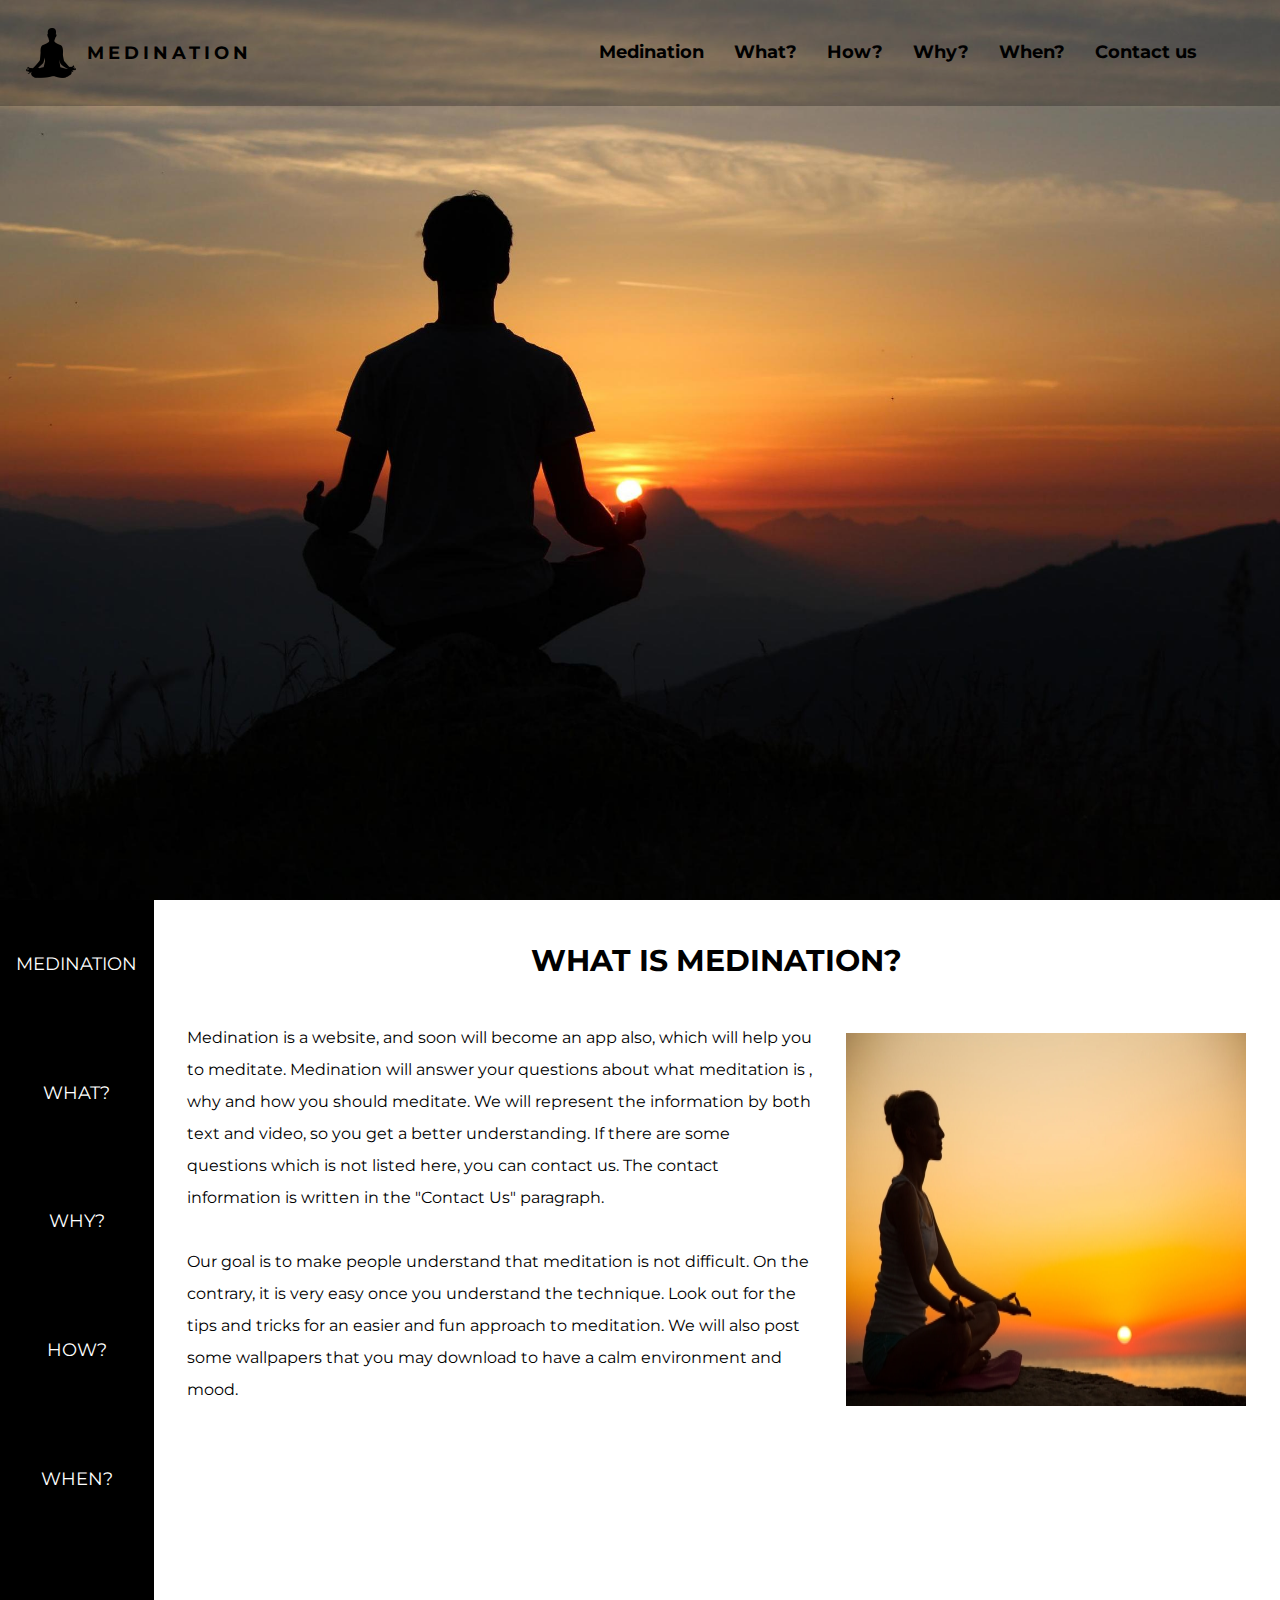
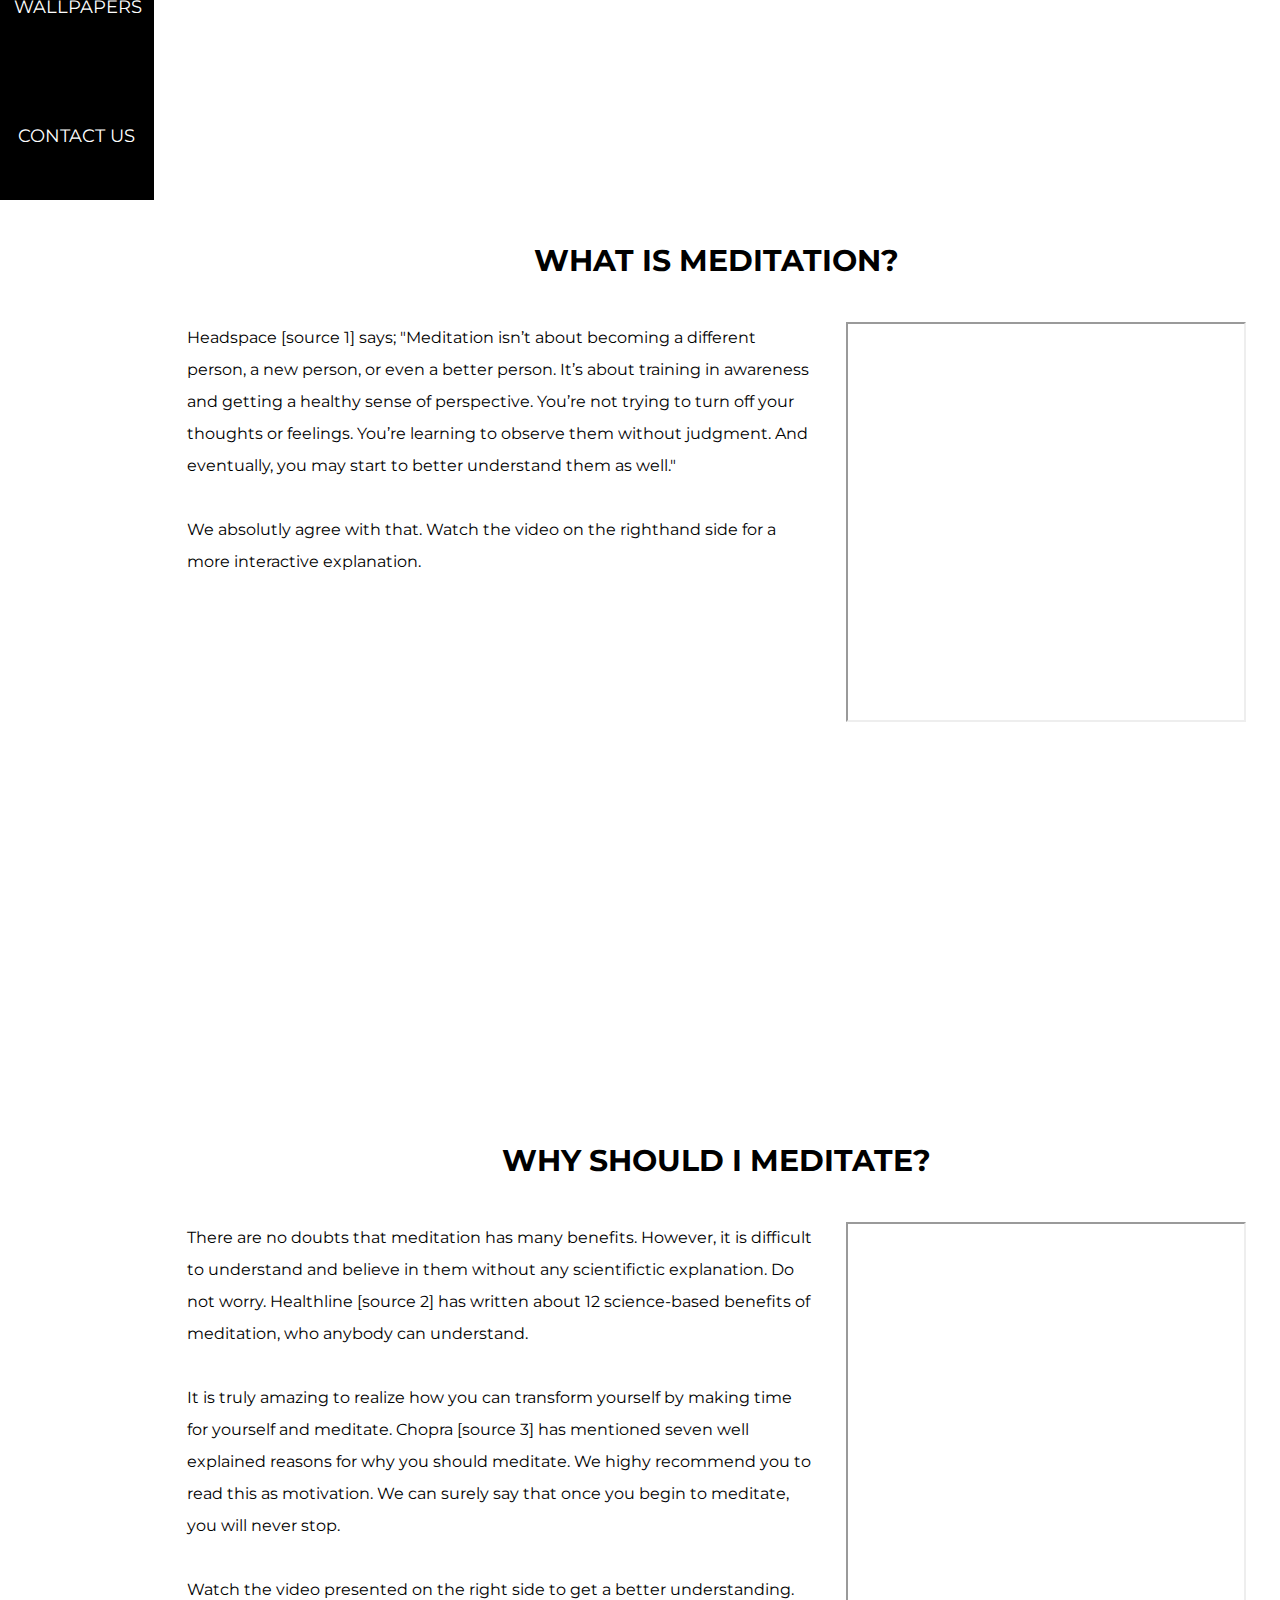
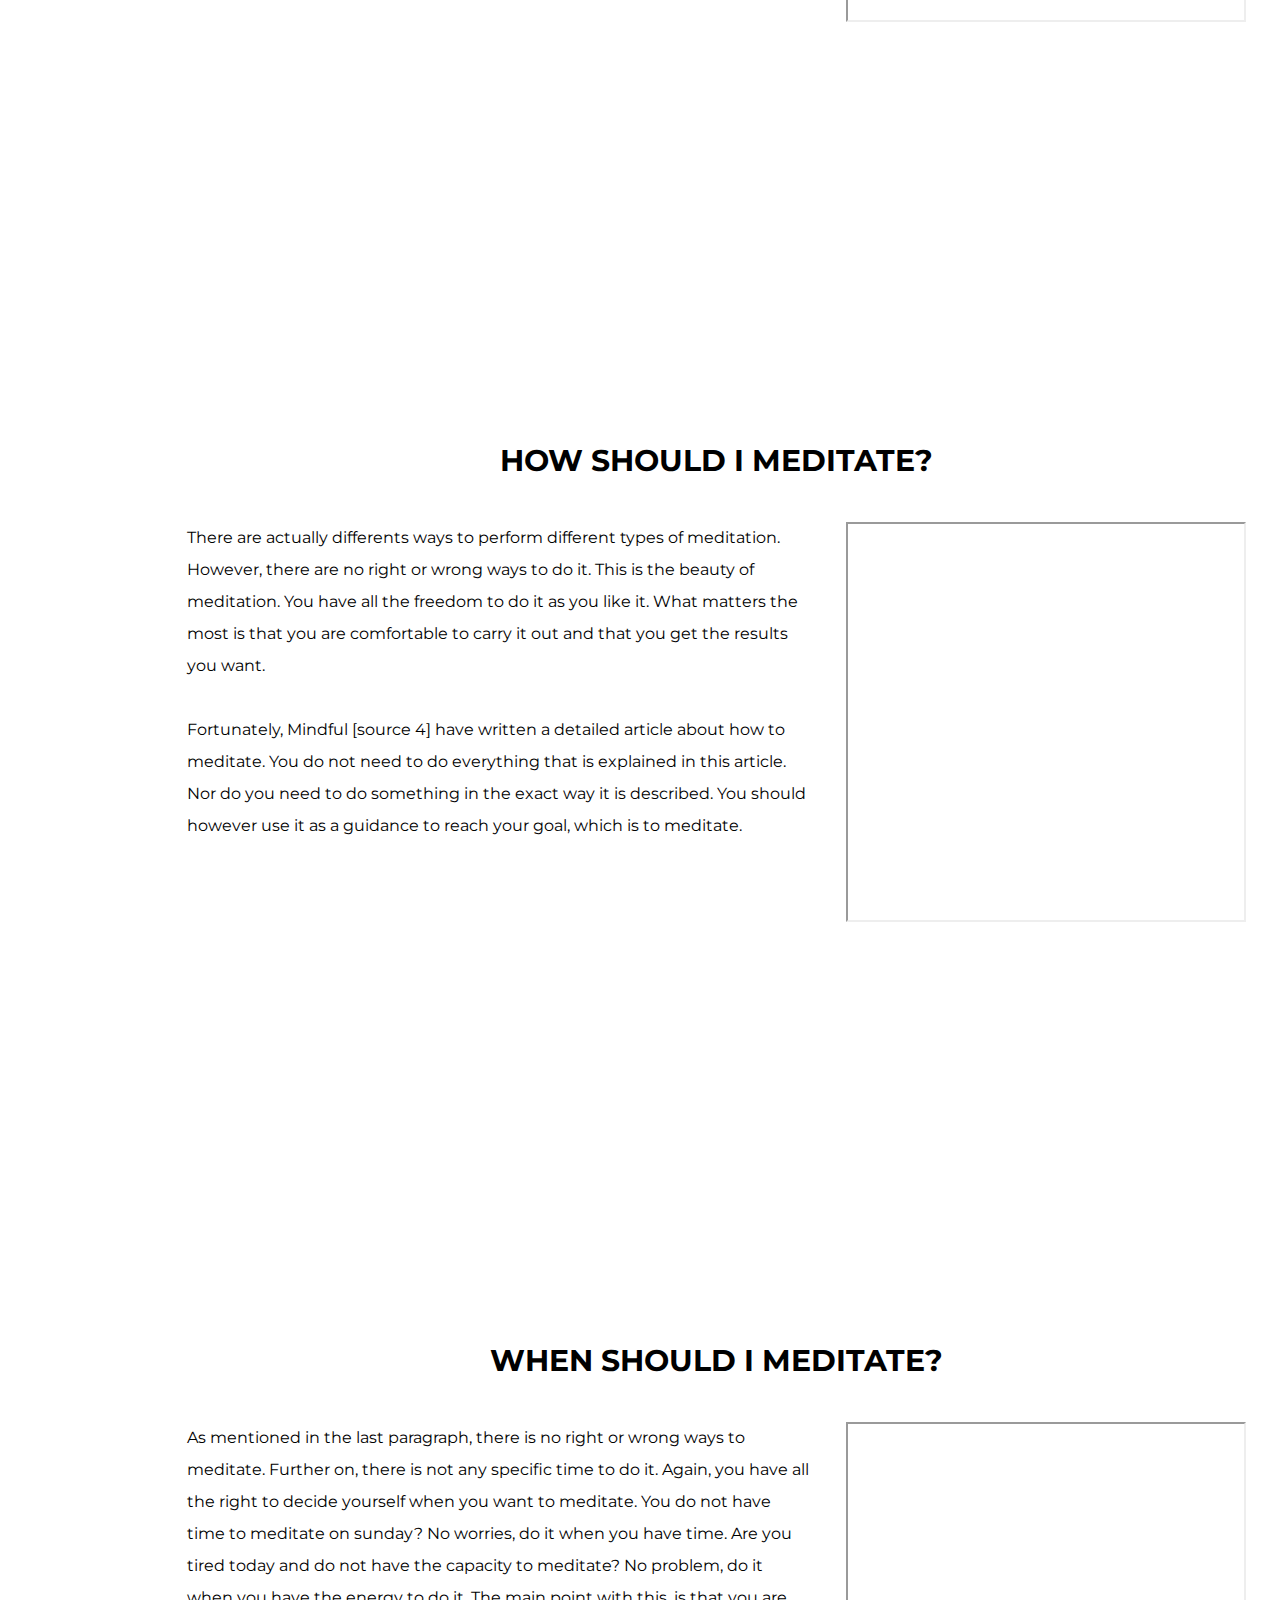
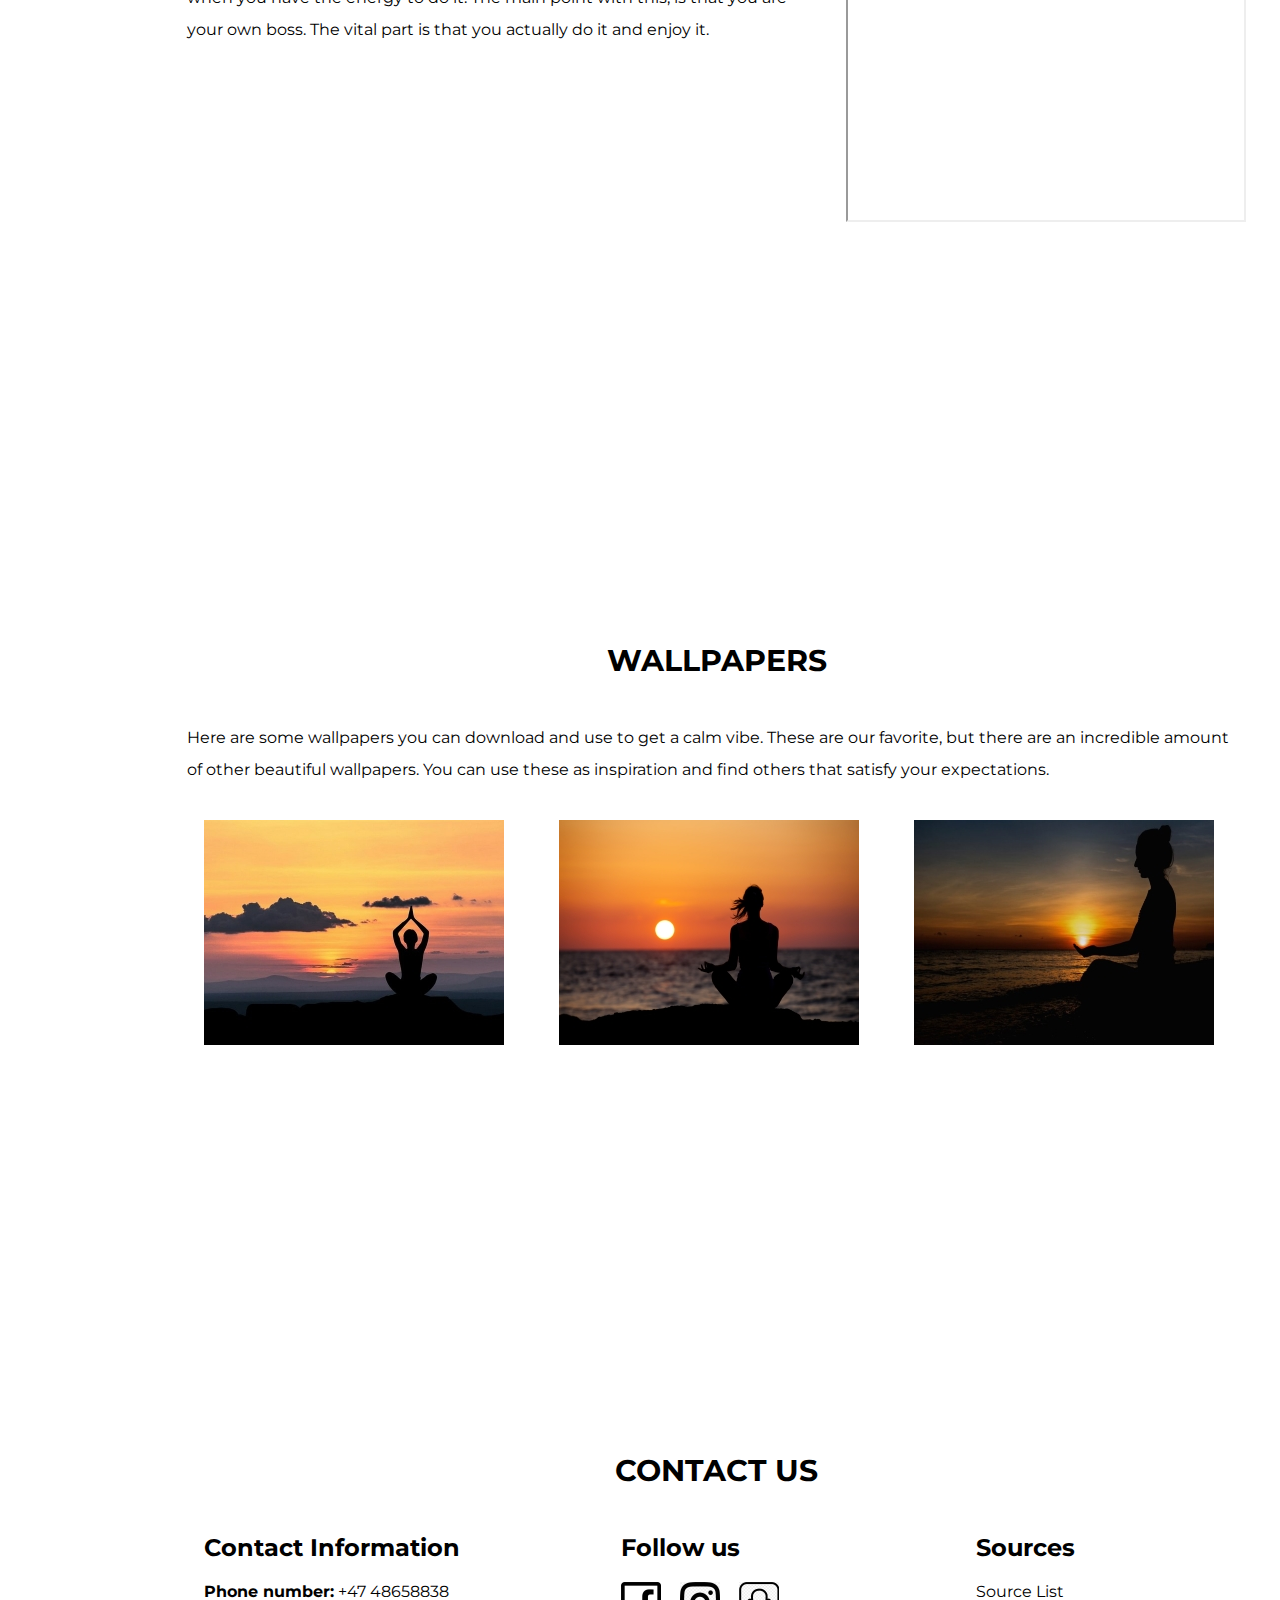
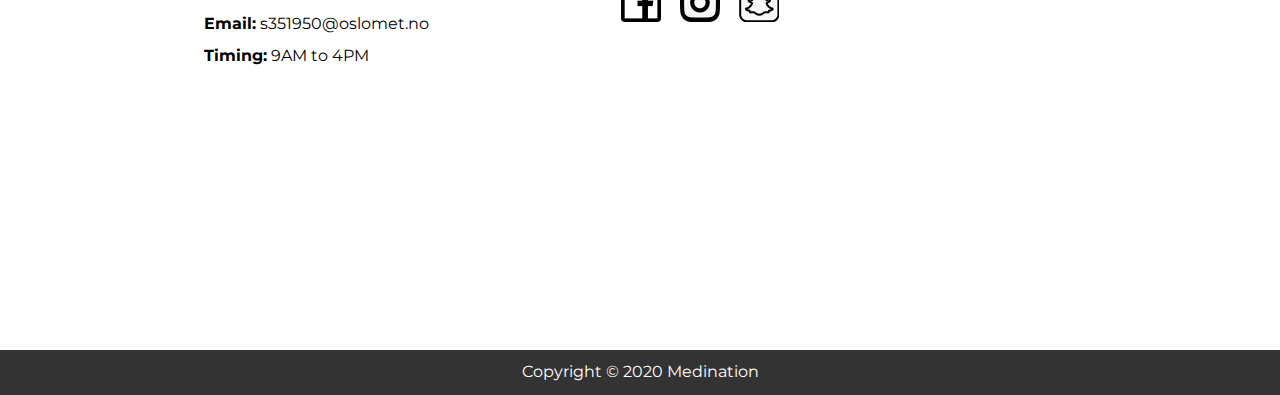
==== commit dcb7167d: "final" ====
--- a/index.html
+++ b/index.html
@@ -14,8 +14,6 @@
   <body>
 
         <nav>
-          <input id="nav-toggle" type="checkbox">
-
           <div class="logo">
           <img src="./images/logo.png" alt="Medination Logo">
           <a href="#showcase"> Medination </a>
--- a/style.css
+++ b/style.css
@@ -22,27 +22,13 @@
   display: inline-flex;
   position: absolute;
   padding: 2% 2%;
-  z-index: 10;
-  left: 0;
-  right: 0;
-  top: 0;
-  max-height: 20%;
-}
-
-nav .logo2{
-  display: none;
-}
-
-nav .logo img {
-  width: 10%;
-  height: 80%;
+  max-height: 12%;
 }
 
 nav .logo {
   display: inline-flex;
   flex: 0.5;
-  color: black;
-  font-size: 20px;
+  font-size: 22px;
   font-weight: bold;
   letter-spacing: 4px;
   text-transform: uppercase;
@@ -51,20 +37,17 @@
 }
 
 nav .logo a {
-  font-size: 22px;
-  padding: 5px;
+  padding: 2%;
+  transition: all ease 0.5s;
 }
 
 nav .links {
   display: inline-flex;
-  float: right;
   flex: 0.6;
-  text-align: center;
   align-items: center;
 }
 
 nav .links li {
-  display: inline-block;
   list-style: none;
 }
 
@@ -72,10 +55,9 @@
   color: black;
   font-size: 18px;
   font-weight: bold;
+  padding: 15px;
+  text-decoration: none;
   transition: all ease 0.5s;
-  text-decoration: none;
-  padding: 15px;
-  transition-timing-function: ease-in-out;
   }
 
 nav a:visited {
@@ -85,28 +67,6 @@
 nav a:hover{
 	text-decoration: underline;
   background-color: #cc5200;
-}
-
-#nav-toggle {
-  position: absolute;
-  top: -100px;
-}
-
-nav .icon-burger {
-  display: none;
-  position: absolute;
-  right: 5%;
-  top: 50%;
-  transform: translateY(-50%);
-}
-
-nav .icon-burger .line {
-  width: 30px;
-  height: 5px;
-  background-color: #fff;
-  margin: 5px;
-  border-radius: 3px;
-  transition: all 3s ease-in-out;
 }
 
 #showcase {
@@ -121,6 +81,7 @@
 }
 
 .container{
+width: 100%;
 display: flex;
 }
 
@@ -128,28 +89,23 @@
 position: sticky;
 display: flex;
 flex-direction: column;
-flex: 1;
-height: 600px;
+height: 100vh;
 z-index: 1;
 top: 0;
-right: 0;
+padding: 0 1%;
 background-color: #000;
-overflow-x: hidden;
-overflow-y: hidden;
 text-align: center;
 justify-content: space-around;
-padding-bottom: 2%;
 }
 
 .side-nav a {
-position: sticky;
 color: #fff;
 text-decoration: none;
 font-size: 18px;
 text-transform: uppercase;
+list-style: none;
+padding: 15% 1%;
 transition: all ease 0.5s;
-list-style: none;
-padding: 15% 0;
 }
 
 .side-nav a:hover{
@@ -157,26 +113,14 @@
 background-color: #cc5200
 }
 
-.content {
-display: block;
-flex: 7;
-}
-
 .paragraph{
 height: 100vh;
-display: block;
-}
-
-#medination img {
-  flex: 0.5;
-  padding: 5% 3% 3% 3%;
 }
 
 h1 {
 text-transform: uppercase;
 text-align: center;
 font-size: 30px;
-margin: 0;
 padding-top: 4%;
 }
 
@@ -185,12 +129,14 @@
 }
 
 .text{
-  flex: 2;
   padding: 4% 0 3% 3%;
 }
 
+#medination img {
+padding: 5% 3% 3% 3%;
+}
+
 .video{
-  flex: 1;
   padding: 4% 3% 3% 3%;
 
 }
@@ -273,5 +219,5 @@
   background: #333;
   color: #fff;
   text-align: center;
-  padding: 10px;
-}
+  padding: 0.5%;
+}
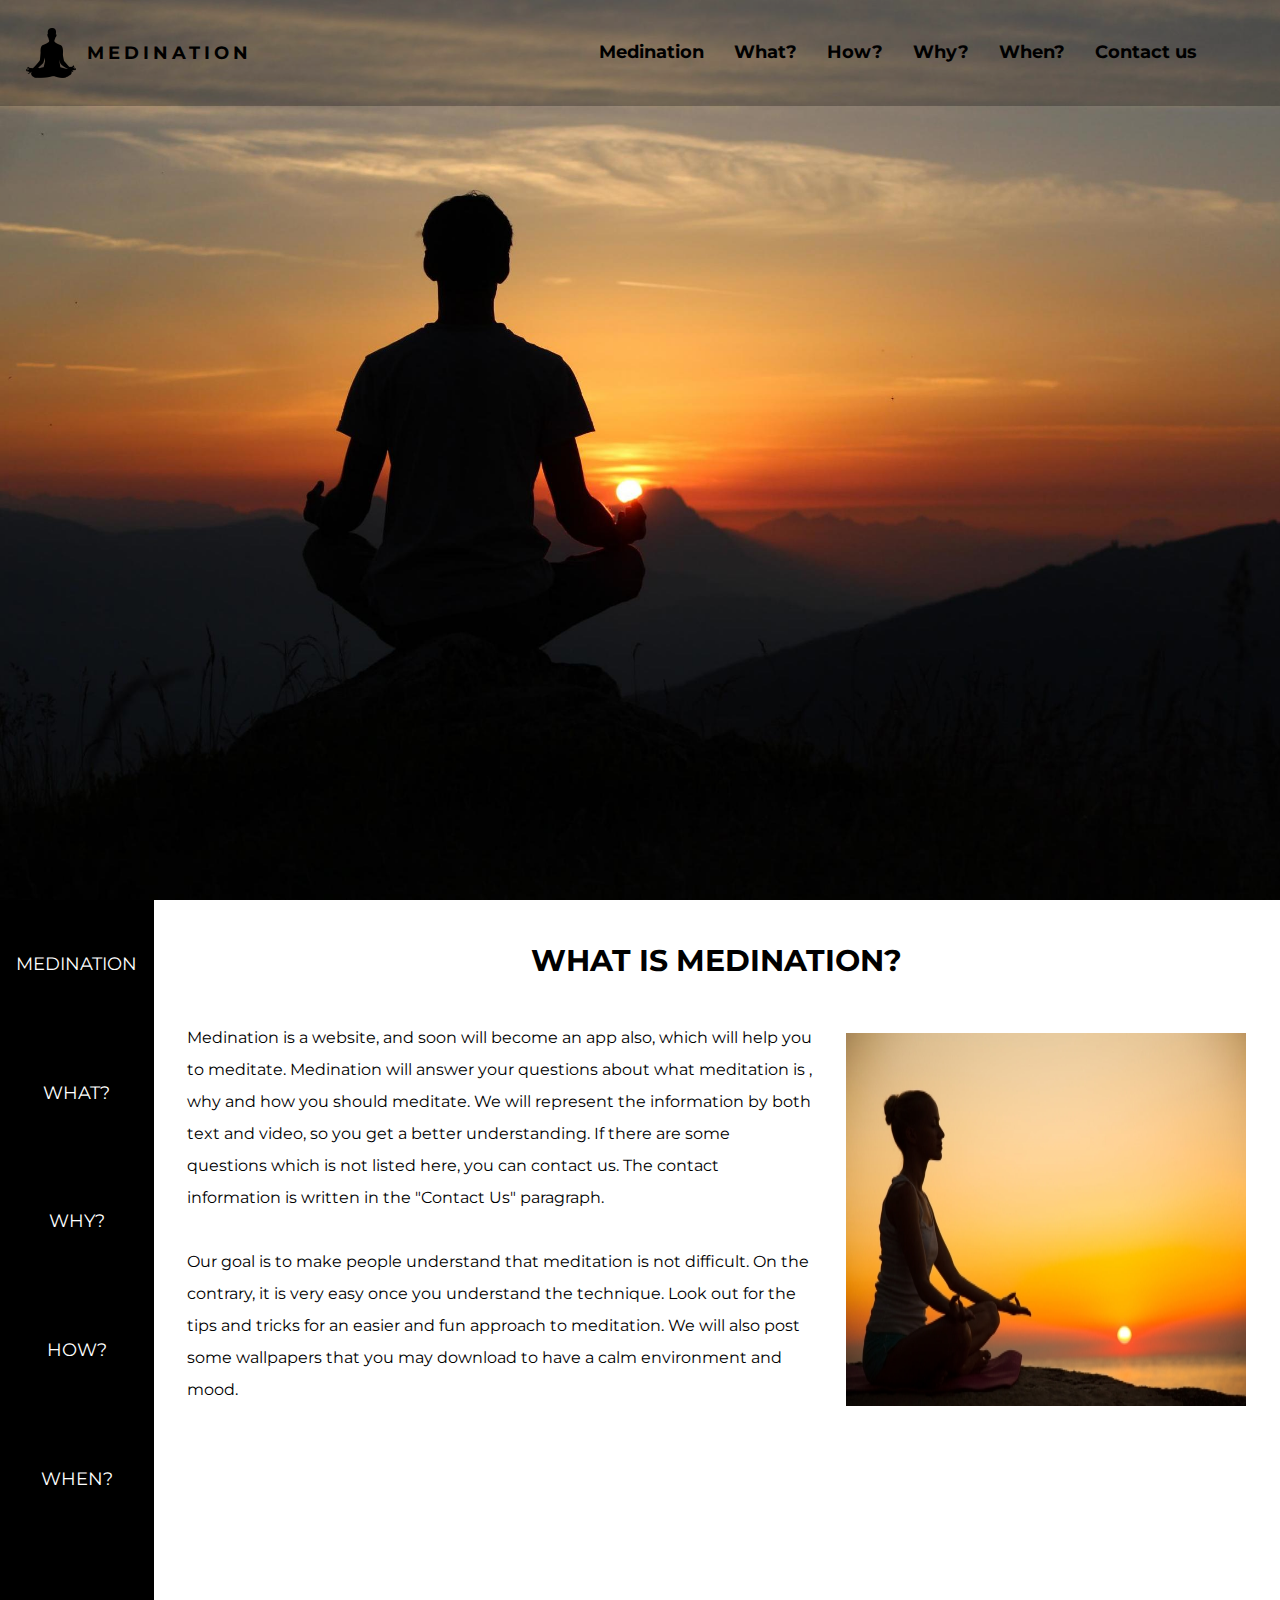
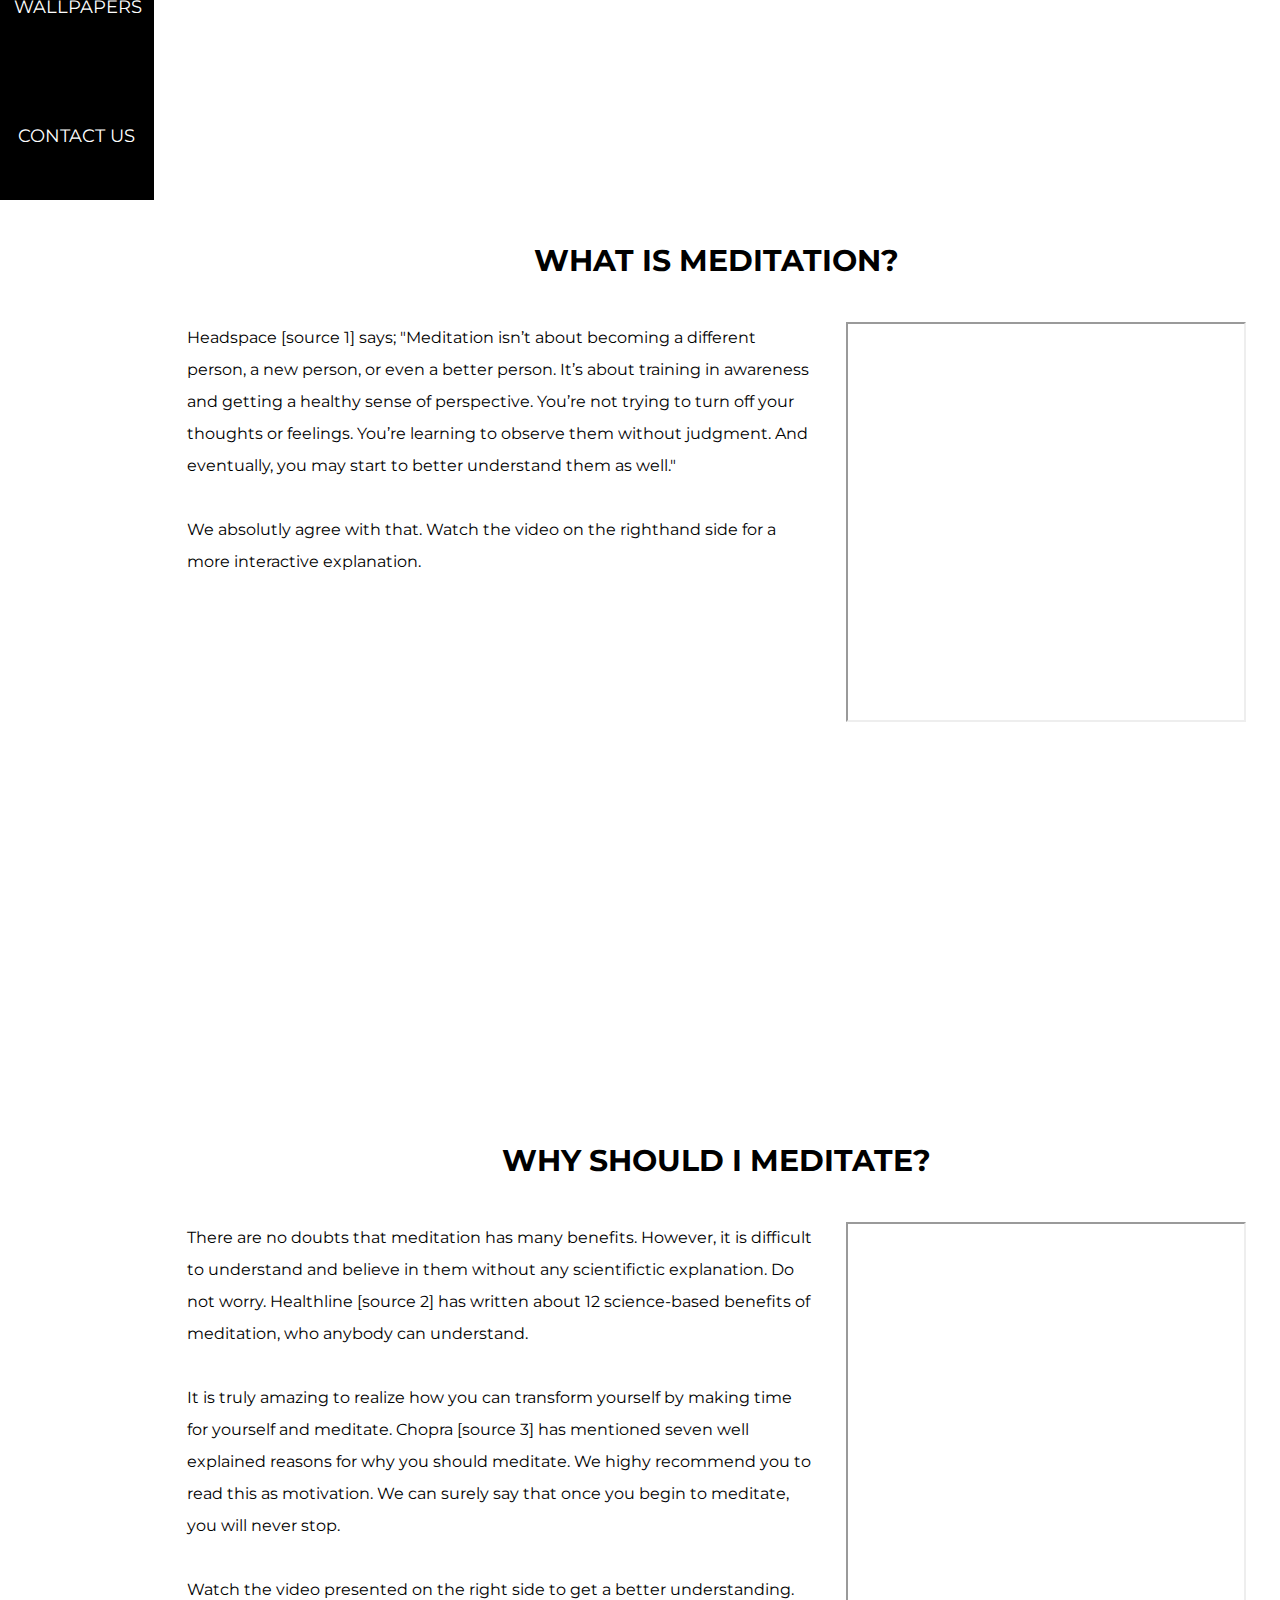
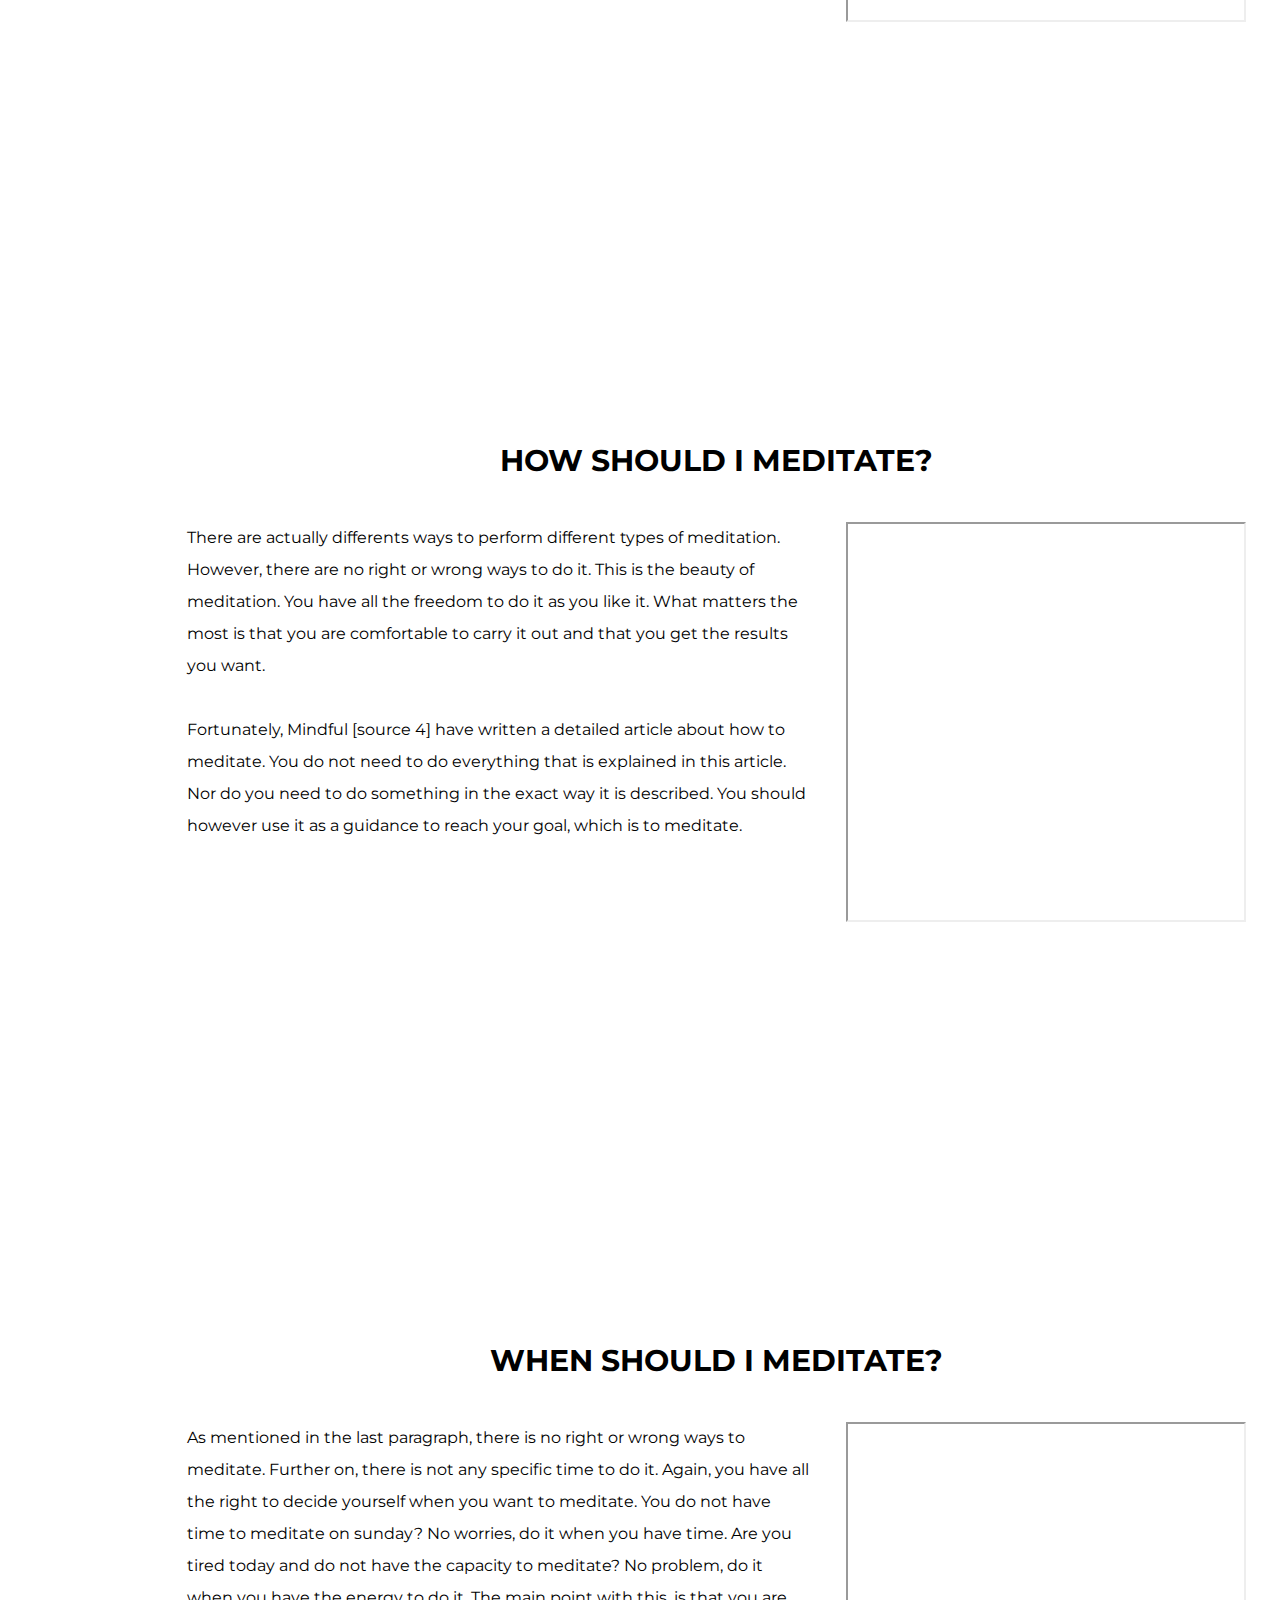
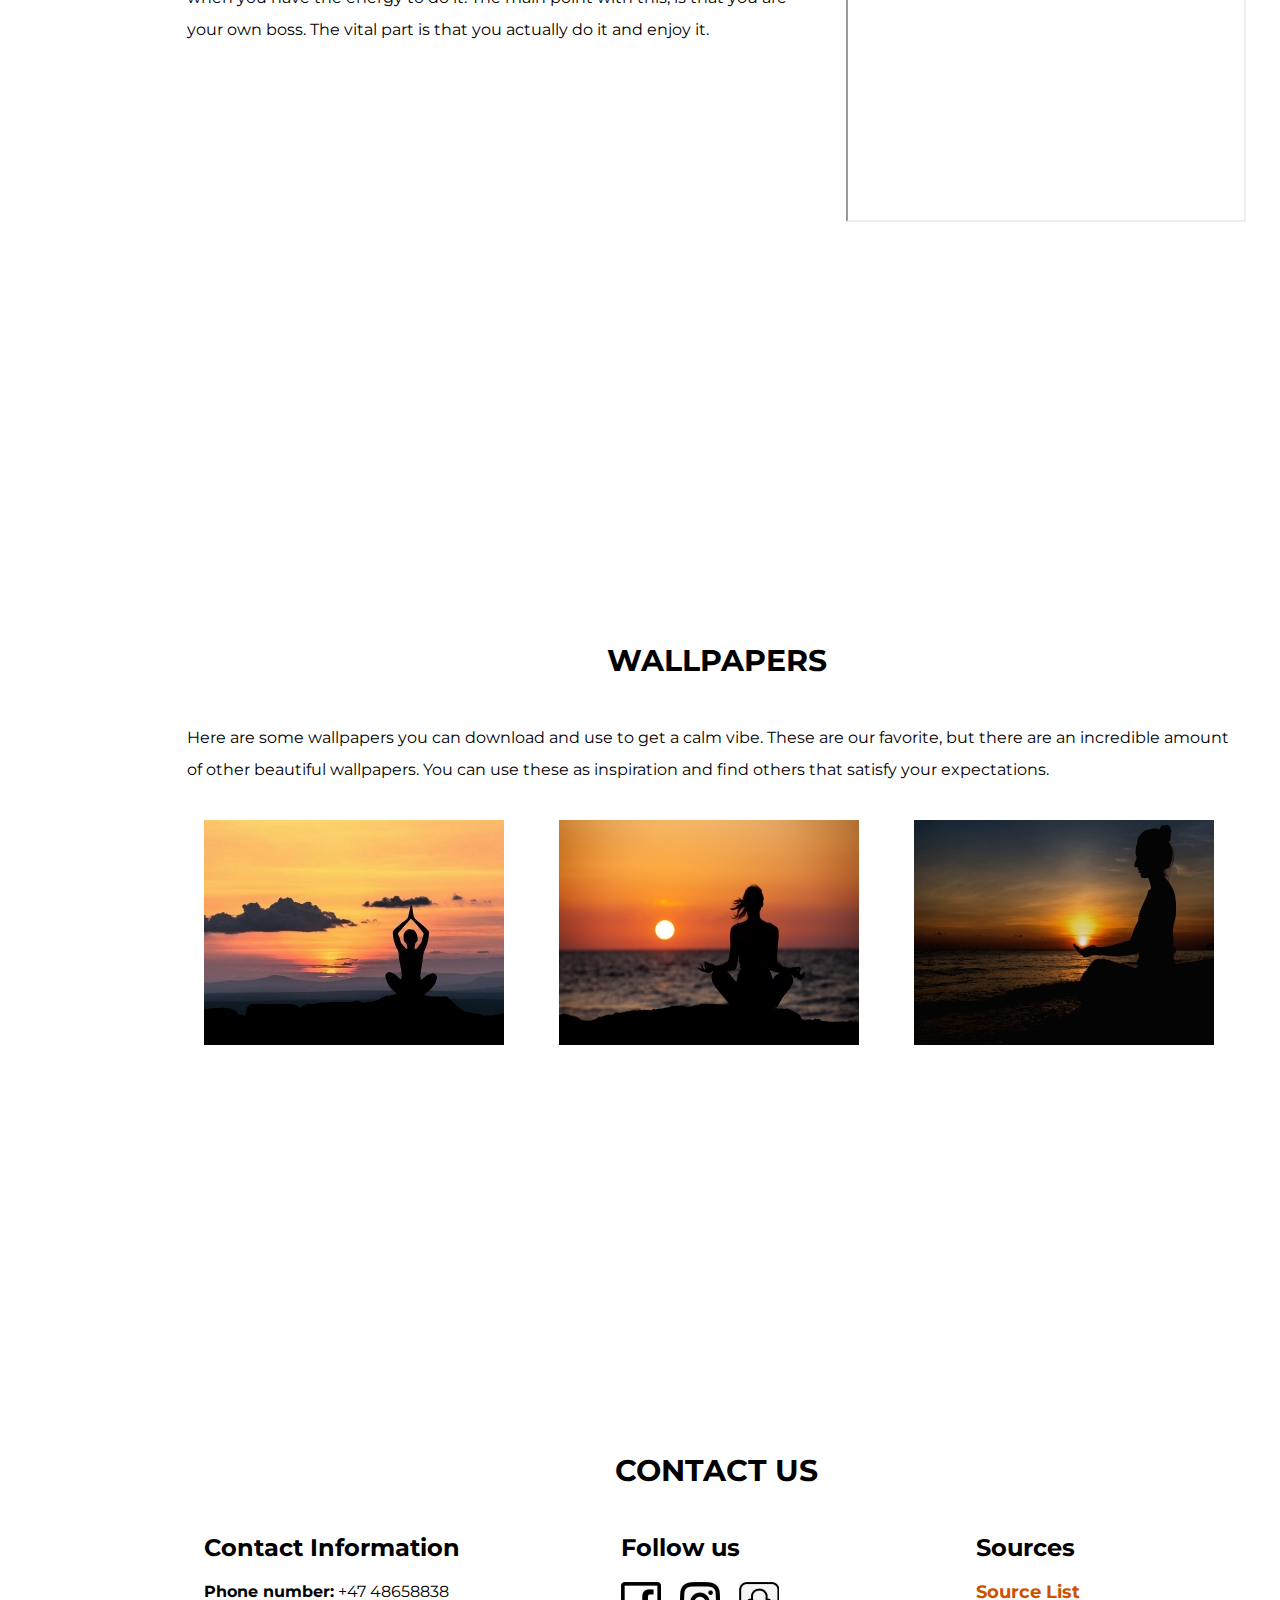
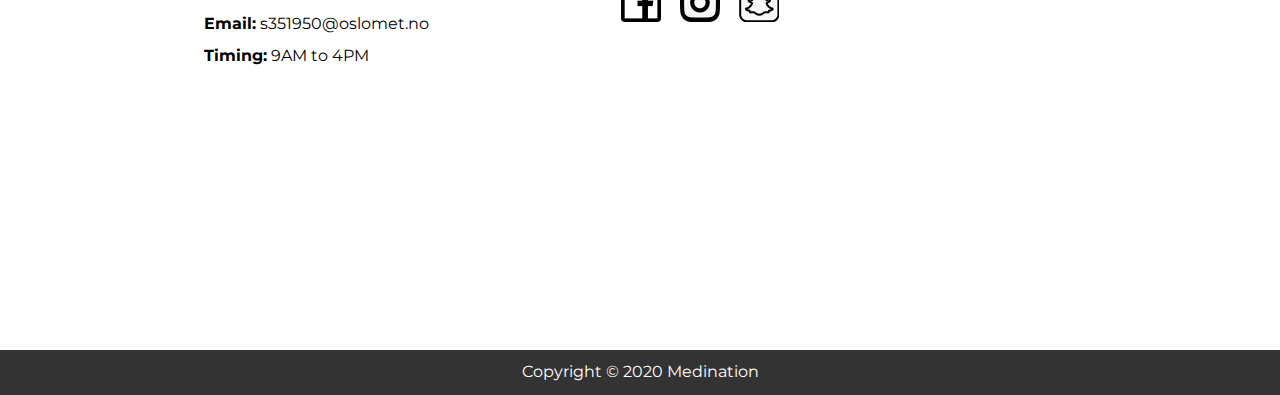
==== commit 67ff35c5: "final" ====
--- a/index.html
+++ b/index.html
@@ -191,9 +191,9 @@
         </div>
         <div class="secondbox">
             <h2>Follow us</h2>
-            <a href="https://www.facebook.com/profile.php?id=100010446433008"><img src="./images/facebook.png" alt="Meditation Pose"></a>
-            <a href="https://www.instagram.com/priitiisingh/"><img src="./images/instagram.jpg" alt="Meditation Pose"></a>
-            <a href="https://l.facebook.com/l.php?u=https%3A%2F%2Fwww.snapchat.com%2Fadd%2Fpriti528%3Ffbclid%3DIwAR35gfMFgSynZg6_MGxlMmTXUFXuG414biHts8MWRQibTM97e1IX6-BCC1w&h=AT3NlMhV_rgWV1WAI_lbBh6EtmWyCg2OcXNKS2hrpemBw5ZR3CW7j71qg7FO0oX75gIGK3mJI0Qxe-fuIV31wYk15ir62l4bHKxLOqRmteLA_CyRhg37M5gIHyhRN6bNjOfSdg"><img src="./images/snapchat.png" alt="Meditation Pose"></a>
+            <a href="https://www.facebook.com/profile.php?id=100010446433008" target="_blank"><img src="./images/facebook.png" alt="Meditation Pose"></a>
+            <a href="https://www.instagram.com/priitiisingh/" target="_blank"><img src="./images/instagram.jpg" alt="Meditation Pose"></a>
+            <a href="https://l.facebook.com/l.php?u=https%3A%2F%2Fwww.snapchat.com%2Fadd%2Fpriti528%3Ffbclid%3DIwAR35gfMFgSynZg6_MGxlMmTXUFXuG414biHts8MWRQibTM97e1IX6-BCC1w&h=AT3NlMhV_rgWV1WAI_lbBh6EtmWyCg2OcXNKS2hrpemBw5ZR3CW7j71qg7FO0oX75gIGK3mJI0Qxe-fuIV31wYk15ir62l4bHKxLOqRmteLA_CyRhg37M5gIHyhRN6bNjOfSdg" target="_blank"><img src="./images/snapchat.png" alt="Meditation Pose"></a>
         </div>
 
         <div class="thirdbox">
--- a/style.css
+++ b/style.css
@@ -110,7 +110,7 @@
 
 .side-nav a:hover{
 text-decoration: underline;
-background-color: #cc5200
+background-color: #cc5200;
 }
 
 .paragraph{
@@ -202,17 +202,20 @@
 }
 
 .thirdbox a{
-padding-top: 4%;
+color: #cc5200;
+font-size: 18px;
+font-weight: bolder;
+text-decoration: none;
+}
+
+.thirdbox a:visited{
+color: #cc5200;
+}
+
+.thirdbox a:hover{
 color: #000;
-text-decoration: none;
-}
-
-.thirdbox a:visited{
-color: #000;
-}
-
-.thirdbox a:hover{
 text-decoration: underline;
+
 }
 
 footer {
